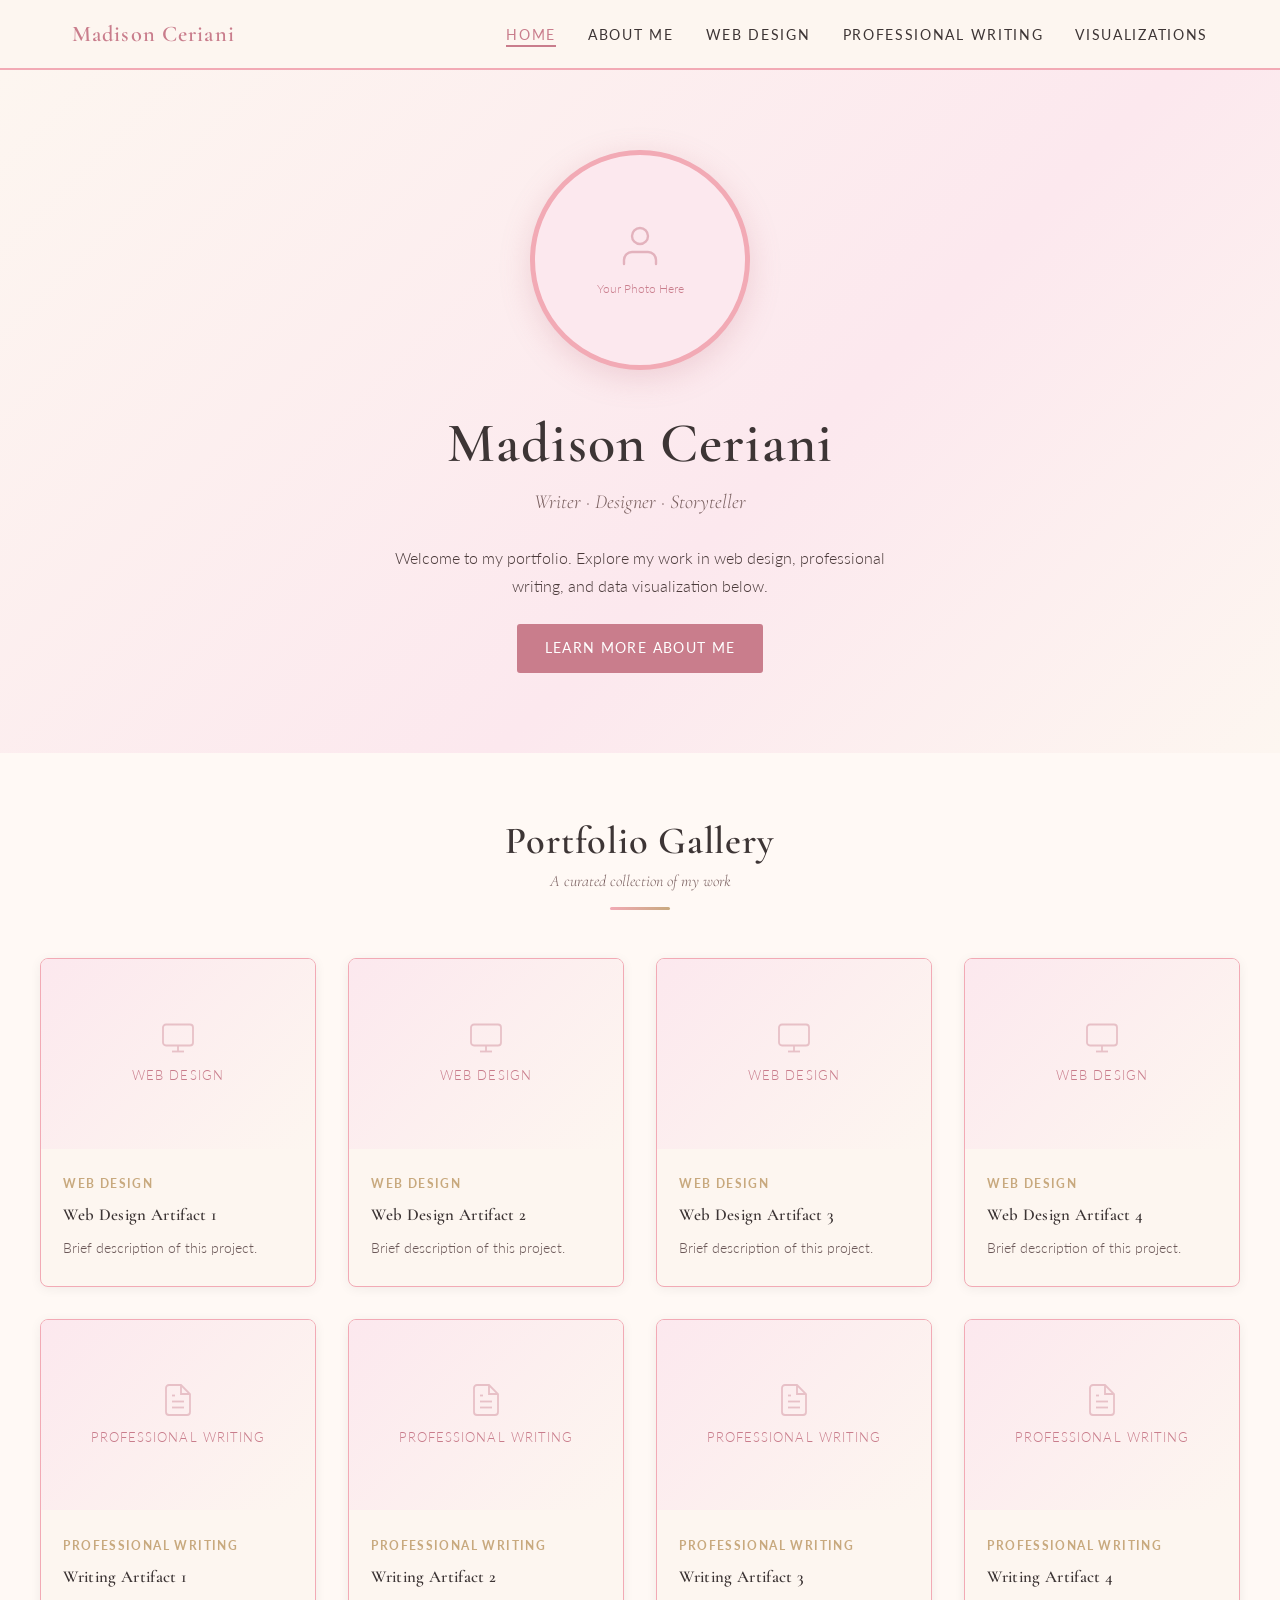
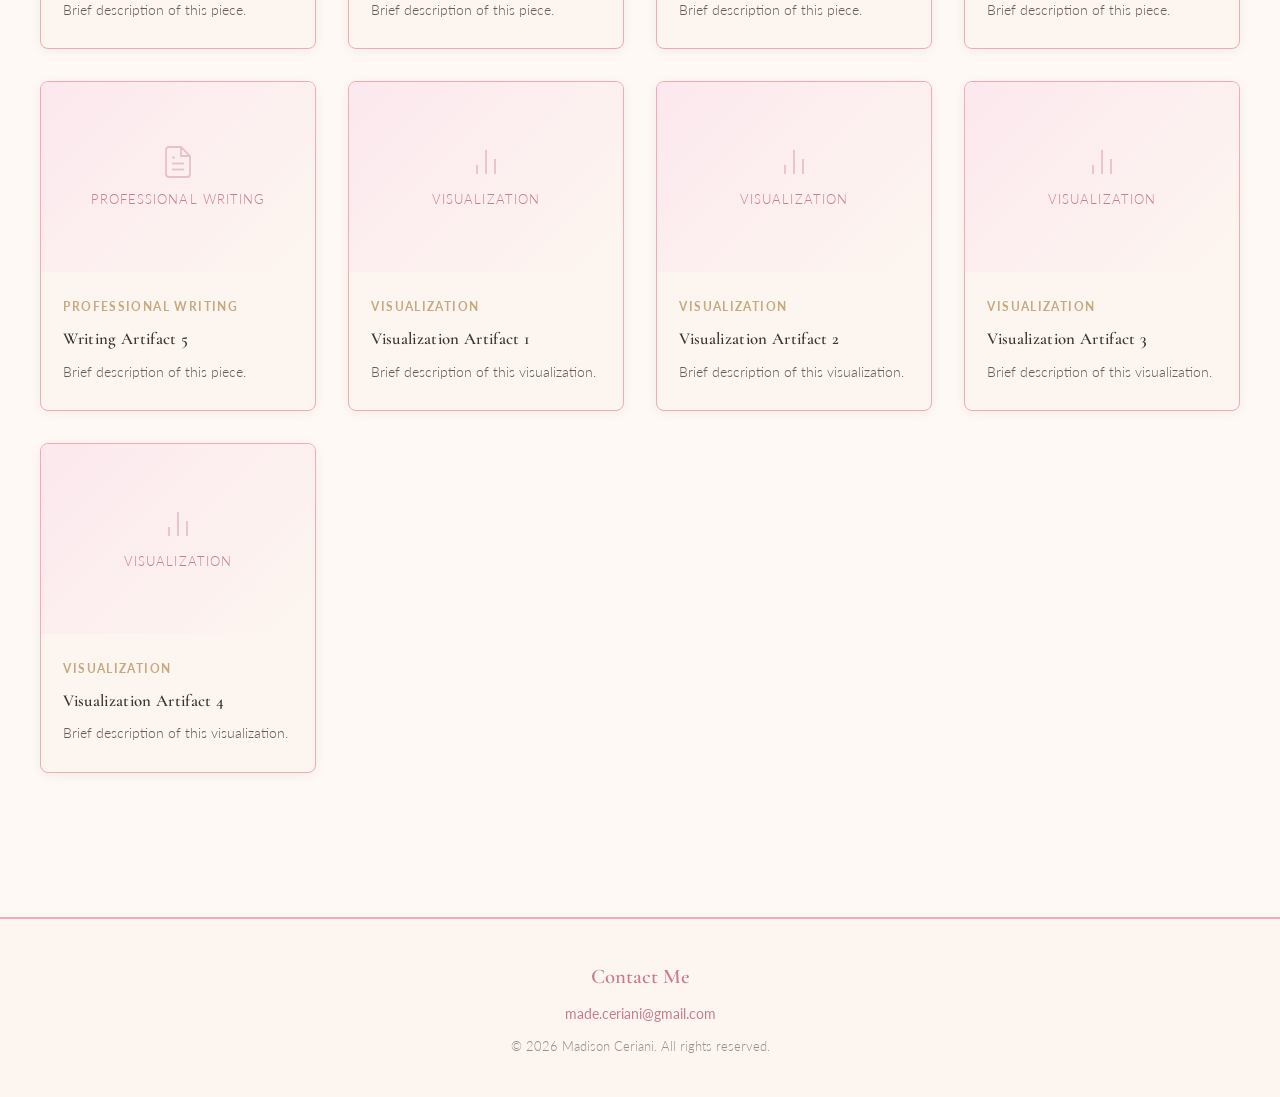
==== index.html @ 088b9f67 "Create complete portfolio website with all 5 pages, responsive CSS, nav, and footer Agent-Logs-Url: " ====
<!DOCTYPE html>
<html lang="en">
<head>
  <meta charset="UTF-8" />
  <meta name="viewport" content="width=device-width, initial-scale=1.0" />
  <title>Madison Ceriani — Portfolio</title>
  <link rel="stylesheet" href="css/style.css" />
</head>
<body>

  <!-- Navigation and Footer are injected by js/main.js -->

  <!-- ===== HOME HERO ===== -->
  <section class="home-hero">
    <div class="home-hero-inner">

      <!-- Profile photo -->
      <div class="home-photo-wrapper">
        <!--
          Replace the placeholder below with your actual photo:
          <img src="images/profile.jpg" alt="Madison Ceriani" />
        -->
        <div class="home-photo-placeholder">
          <svg xmlns="http://www.w3.org/2000/svg" viewBox="0 0 24 24" fill="none" stroke="currentColor" stroke-width="1.2" stroke-linecap="round" stroke-linejoin="round" aria-hidden="true">
            <path d="M20 21v-2a4 4 0 0 0-4-4H8a4 4 0 0 0-4 4v2"/>
            <circle cx="12" cy="7" r="4"/>
          </svg>
          <span>Your Photo Here</span>
        </div>
      </div>

      <!-- Intro text -->
      <div class="home-text text-center">
        <h1>Madison Ceriani</h1>
        <p class="home-tagline">Writer &middot; Designer &middot; Storyteller</p>
        <p style="color:#4a3a3a;max-width:55ch;margin:0 auto 1.5rem;">
          Welcome to my portfolio. Explore my work in web design, professional writing,
          and data visualization below.
        </p>
        <a href="about.html" class="btn btn-primary">Learn More About Me</a>
      </div>

    </div>
  </section>

  <!-- ===== ARTIFACT GALLERY ===== -->
  <main>
    <div class="container section">

      <div class="section-title">
        <h2>Portfolio Gallery</h2>
        <p style="color:#7a6060;font-family:'Cormorant Garamond',serif;font-style:italic;margin:0 auto;">A curated collection of my work</p>
      </div>

      <div class="gallery-grid">

        <!-- Web Design 1 -->
        <article class="gallery-card">
          <div class="gallery-card-image-placeholder">
            <svg xmlns="http://www.w3.org/2000/svg" viewBox="0 0 24 24" fill="none" stroke="currentColor" stroke-width="1.2" aria-hidden="true">
              <rect x="2" y="3" width="20" height="14" rx="2" ry="2"/><line x1="8" y1="21" x2="16" y2="21"/><line x1="12" y1="17" x2="12" y2="21"/>
            </svg>
            <span>Web Design</span>
          </div>
          <div class="gallery-card-body">
            <span class="gallery-card-tag">Web Design</span>
            <h3>Web Design Artifact 1</h3>
            <p>Brief description of this project.</p>
          </div>
        </article>

        <!-- Web Design 2 -->
        <article class="gallery-card">
          <div class="gallery-card-image-placeholder">
            <svg xmlns="http://www.w3.org/2000/svg" viewBox="0 0 24 24" fill="none" stroke="currentColor" stroke-width="1.2" aria-hidden="true">
              <rect x="2" y="3" width="20" height="14" rx="2" ry="2"/><line x1="8" y1="21" x2="16" y2="21"/><line x1="12" y1="17" x2="12" y2="21"/>
            </svg>
            <span>Web Design</span>
          </div>
          <div class="gallery-card-body">
            <span class="gallery-card-tag">Web Design</span>
            <h3>Web Design Artifact 2</h3>
            <p>Brief description of this project.</p>
          </div>
        </article>

        <!-- Web Design 3 -->
        <article class="gallery-card">
          <div class="gallery-card-image-placeholder">
            <svg xmlns="http://www.w3.org/2000/svg" viewBox="0 0 24 24" fill="none" stroke="currentColor" stroke-width="1.2" aria-hidden="true">
              <rect x="2" y="3" width="20" height="14" rx="2" ry="2"/><line x1="8" y1="21" x2="16" y2="21"/><line x1="12" y1="17" x2="12" y2="21"/>
            </svg>
            <span>Web Design</span>
          </div>
          <div class="gallery-card-body">
            <span class="gallery-card-tag">Web Design</span>
            <h3>Web Design Artifact 3</h3>
            <p>Brief description of this project.</p>
          </div>
        </article>

        <!-- Web Design 4 -->
        <article class="gallery-card">
          <div class="gallery-card-image-placeholder">
            <svg xmlns="http://www.w3.org/2000/svg" viewBox="0 0 24 24" fill="none" stroke="currentColor" stroke-width="1.2" aria-hidden="true">
              <rect x="2" y="3" width="20" height="14" rx="2" ry="2"/><line x1="8" y1="21" x2="16" y2="21"/><line x1="12" y1="17" x2="12" y2="21"/>
            </svg>
            <span>Web Design</span>
          </div>
          <div class="gallery-card-body">
            <span class="gallery-card-tag">Web Design</span>
            <h3>Web Design Artifact 4</h3>
            <p>Brief description of this project.</p>
          </div>
        </article>

        <!-- Professional Writing 1 -->
        <article class="gallery-card">
          <div class="gallery-card-image-placeholder">
            <svg xmlns="http://www.w3.org/2000/svg" viewBox="0 0 24 24" fill="none" stroke="currentColor" stroke-width="1.2" aria-hidden="true">
              <path d="M14 2H6a2 2 0 0 0-2 2v16a2 2 0 0 0 2 2h12a2 2 0 0 0 2-2V8z"/><polyline points="14 2 14 8 20 8"/><line x1="16" y1="13" x2="8" y2="13"/><line x1="16" y1="17" x2="8" y2="17"/><polyline points="10 9 9 9 8 9"/>
            </svg>
            <span>Professional Writing</span>
          </div>
          <div class="gallery-card-body">
            <span class="gallery-card-tag">Professional Writing</span>
            <h3>Writing Artifact 1</h3>
            <p>Brief description of this piece.</p>
          </div>
        </article>

        <!-- Professional Writing 2 -->
        <article class="gallery-card">
          <div class="gallery-card-image-placeholder">
            <svg xmlns="http://www.w3.org/2000/svg" viewBox="0 0 24 24" fill="none" stroke="currentColor" stroke-width="1.2" aria-hidden="true">
              <path d="M14 2H6a2 2 0 0 0-2 2v16a2 2 0 0 0 2 2h12a2 2 0 0 0 2-2V8z"/><polyline points="14 2 14 8 20 8"/><line x1="16" y1="13" x2="8" y2="13"/><line x1="16" y1="17" x2="8" y2="17"/><polyline points="10 9 9 9 8 9"/>
            </svg>
            <span>Professional Writing</span>
          </div>
          <div class="gallery-card-body">
            <span class="gallery-card-tag">Professional Writing</span>
            <h3>Writing Artifact 2</h3>
            <p>Brief description of this piece.</p>
          </div>
        </article>

        <!-- Professional Writing 3 -->
        <article class="gallery-card">
          <div class="gallery-card-image-placeholder">
            <svg xmlns="http://www.w3.org/2000/svg" viewBox="0 0 24 24" fill="none" stroke="currentColor" stroke-width="1.2" aria-hidden="true">
              <path d="M14 2H6a2 2 0 0 0-2 2v16a2 2 0 0 0 2 2h12a2 2 0 0 0 2-2V8z"/><polyline points="14 2 14 8 20 8"/><line x1="16" y1="13" x2="8" y2="13"/><line x1="16" y1="17" x2="8" y2="17"/><polyline points="10 9 9 9 8 9"/>
            </svg>
            <span>Professional Writing</span>
          </div>
          <div class="gallery-card-body">
            <span class="gallery-card-tag">Professional Writing</span>
            <h3>Writing Artifact 3</h3>
            <p>Brief description of this piece.</p>
          </div>
        </article>

        <!-- Professional Writing 4 -->
        <article class="gallery-card">
          <div class="gallery-card-image-placeholder">
            <svg xmlns="http://www.w3.org/2000/svg" viewBox="0 0 24 24" fill="none" stroke="currentColor" stroke-width="1.2" aria-hidden="true">
              <path d="M14 2H6a2 2 0 0 0-2 2v16a2 2 0 0 0 2 2h12a2 2 0 0 0 2-2V8z"/><polyline points="14 2 14 8 20 8"/><line x1="16" y1="13" x2="8" y2="13"/><line x1="16" y1="17" x2="8" y2="17"/><polyline points="10 9 9 9 8 9"/>
            </svg>
            <span>Professional Writing</span>
          </div>
          <div class="gallery-card-body">
            <span class="gallery-card-tag">Professional Writing</span>
            <h3>Writing Artifact 4</h3>
            <p>Brief description of this piece.</p>
          </div>
        </article>

        <!-- Professional Writing 5 -->
        <article class="gallery-card">
          <div class="gallery-card-image-placeholder">
            <svg xmlns="http://www.w3.org/2000/svg" viewBox="0 0 24 24" fill="none" stroke="currentColor" stroke-width="1.2" aria-hidden="true">
              <path d="M14 2H6a2 2 0 0 0-2 2v16a2 2 0 0 0 2 2h12a2 2 0 0 0 2-2V8z"/><polyline points="14 2 14 8 20 8"/><line x1="16" y1="13" x2="8" y2="13"/><line x1="16" y1="17" x2="8" y2="17"/><polyline points="10 9 9 9 8 9"/>
            </svg>
            <span>Professional Writing</span>
          </div>
          <div class="gallery-card-body">
            <span class="gallery-card-tag">Professional Writing</span>
            <h3>Writing Artifact 5</h3>
            <p>Brief description of this piece.</p>
          </div>
        </article>

        <!-- Visualization 1 -->
        <article class="gallery-card">
          <div class="gallery-card-image-placeholder">
            <svg xmlns="http://www.w3.org/2000/svg" viewBox="0 0 24 24" fill="none" stroke="currentColor" stroke-width="1.2" aria-hidden="true">
              <line x1="18" y1="20" x2="18" y2="10"/><line x1="12" y1="20" x2="12" y2="4"/><line x1="6" y1="20" x2="6" y2="14"/>
            </svg>
            <span>Visualization</span>
          </div>
          <div class="gallery-card-body">
            <span class="gallery-card-tag">Visualization</span>
            <h3>Visualization Artifact 1</h3>
            <p>Brief description of this visualization.</p>
          </div>
        </article>

        <!-- Visualization 2 -->
        <article class="gallery-card">
          <div class="gallery-card-image-placeholder">
            <svg xmlns="http://www.w3.org/2000/svg" viewBox="0 0 24 24" fill="none" stroke="currentColor" stroke-width="1.2" aria-hidden="true">
              <line x1="18" y1="20" x2="18" y2="10"/><line x1="12" y1="20" x2="12" y2="4"/><line x1="6" y1="20" x2="6" y2="14"/>
            </svg>
            <span>Visualization</span>
          </div>
          <div class="gallery-card-body">
            <span class="gallery-card-tag">Visualization</span>
            <h3>Visualization Artifact 2</h3>
            <p>Brief description of this visualization.</p>
          </div>
        </article>

        <!-- Visualization 3 -->
        <article class="gallery-card">
          <div class="gallery-card-image-placeholder">
            <svg xmlns="http://www.w3.org/2000/svg" viewBox="0 0 24 24" fill="none" stroke="currentColor" stroke-width="1.2" aria-hidden="true">
              <line x1="18" y1="20" x2="18" y2="10"/><line x1="12" y1="20" x2="12" y2="4"/><line x1="6" y1="20" x2="6" y2="14"/>
            </svg>
            <span>Visualization</span>
          </div>
          <div class="gallery-card-body">
            <span class="gallery-card-tag">Visualization</span>
            <h3>Visualization Artifact 3</h3>
            <p>Brief description of this visualization.</p>
          </div>
        </article>

        <!-- Visualization 4 -->
        <article class="gallery-card">
          <div class="gallery-card-image-placeholder">
            <svg xmlns="http://www.w3.org/2000/svg" viewBox="0 0 24 24" fill="none" stroke="currentColor" stroke-width="1.2" aria-hidden="true">
              <line x1="18" y1="20" x2="18" y2="10"/><line x1="12" y1="20" x2="12" y2="4"/><line x1="6" y1="20" x2="6" y2="14"/>
            </svg>
            <span>Visualization</span>
          </div>
          <div class="gallery-card-body">
            <span class="gallery-card-tag">Visualization</span>
            <h3>Visualization Artifact 4</h3>
            <p>Brief description of this visualization.</p>
          </div>
        </article>

      </div><!-- /.gallery-grid -->

    </div><!-- /.container -->
  </main>

  <script src="js/main.js"></script>
</body>
</html>
---- css/style.css ----
/* ============================================================
   MADISON CERIANI — PORTFOLIO  |  Global Stylesheet
   Palette: blush (#f2aab5), dusty rose (#c97d8c), cream (#fdf6f0),
            warm white (#fff9f5), charcoal (#3d3535), gold (#c8a97e)
   ============================================================ */

/* ---------- Google Fonts ---------- */
@import url('https://fonts.googleapis.com/css2?family=Cormorant+Garamond:ital,wght@0,300;0,400;0,600;1,300;1,400&family=Lato:wght@300;400;700&display=swap');

/* ---------- Reset & Base ---------- */
*, *::before, *::after {
  box-sizing: border-box;
  margin: 0;
  padding: 0;
}

html {
  scroll-behavior: smooth;
  font-size: 16px;
}

body {
  font-family: 'Lato', sans-serif;
  font-weight: 300;
  color: #3d3535;
  background-color: #fff9f5;
  line-height: 1.75;
}

img {
  max-width: 100%;
  height: auto;
  display: block;
}

a {
  color: #c97d8c;
  text-decoration: none;
  transition: color 0.25s ease;
}

a:hover {
  color: #c8a97e;
}

/* ---------- Typography ---------- */
h1, h2, h3, h4 {
  font-family: 'Cormorant Garamond', serif;
  font-weight: 600;
  color: #3d3535;
  letter-spacing: 0.02em;
}

h1 { font-size: clamp(2.2rem, 5vw, 3.5rem); line-height: 1.2; }
h2 { font-size: clamp(1.6rem, 3.5vw, 2.4rem); line-height: 1.3; }
h3 { font-size: clamp(1.2rem, 2.5vw, 1.7rem); }
h4 { font-size: 1.1rem; }

p {
  margin-bottom: 1rem;
  max-width: 70ch;
}

/* ---------- Navigation ---------- */
.site-nav {
  background-color: #fdf6f0;
  border-bottom: 2px solid #f2aab5;
  position: sticky;
  top: 0;
  z-index: 1000;
}

.nav-inner {
  max-width: 1200px;
  margin: 0 auto;
  padding: 0 2rem;
  display: flex;
  align-items: center;
  justify-content: space-between;
  height: 68px;
}

.nav-logo {
  font-family: 'Cormorant Garamond', serif;
  font-size: 1.4rem;
  font-weight: 600;
  color: #c97d8c;
  letter-spacing: 0.05em;
  white-space: nowrap;
}

.nav-logo:hover {
  color: #c8a97e;
}

.nav-links {
  list-style: none;
  display: flex;
  gap: 2rem;
  align-items: center;
}

.nav-links a {
  font-family: 'Lato', sans-serif;
  font-size: 0.88rem;
  font-weight: 400;
  letter-spacing: 0.12em;
  text-transform: uppercase;
  color: #3d3535;
  padding-bottom: 2px;
  border-bottom: 2px solid transparent;
  transition: border-color 0.25s ease, color 0.25s ease;
}

.nav-links a:hover,
.nav-links a.active {
  color: #c97d8c;
  border-color: #c97d8c;
}

/* Hamburger button (mobile) */
.nav-toggle {
  display: none;
  flex-direction: column;
  gap: 5px;
  background: none;
  border: none;
  cursor: pointer;
  padding: 4px;
}

.nav-toggle span {
  display: block;
  width: 26px;
  height: 2px;
  background-color: #3d3535;
  border-radius: 2px;
  transition: transform 0.3s ease, opacity 0.3s ease;
}

/* ---------- Footer ---------- */
.site-footer {
  background-color: #fdf6f0;
  border-top: 2px solid #f2aab5;
  text-align: center;
  padding: 2.5rem 2rem;
  margin-top: 5rem;
}

.site-footer p {
  max-width: none;
  margin: 0;
  font-size: 0.9rem;
  color: #3d3535;
}

.site-footer .footer-heading {
  font-family: 'Cormorant Garamond', serif;
  font-size: 1.3rem;
  font-weight: 600;
  color: #c97d8c;
  margin-bottom: 0.4rem;
}

.site-footer a {
  color: #c97d8c;
  font-weight: 400;
}

.site-footer a:hover {
  color: #c8a97e;
  text-decoration: underline;
}

/* ---------- Page Hero / Banner ---------- */
.page-hero {
  background: linear-gradient(135deg, #fdf6f0 0%, #fce8ee 100%);
  padding: 5rem 2rem 4rem;
  text-align: center;
  border-bottom: 1px solid #f2aab5;
}

.page-hero h1 {
  color: #c97d8c;
}

.page-hero .subtitle {
  font-family: 'Cormorant Garamond', serif;
  font-style: italic;
  font-size: 1.2rem;
  color: #7a6060;
  margin-top: 0.5rem;
}

/* ---------- Main Content Container ---------- */
.container {
  max-width: 1200px;
  margin: 0 auto;
  padding: 0 2rem;
}

.section {
  padding: 4rem 0;
}

.section-title {
  text-align: center;
  margin-bottom: 3rem;
  position: relative;
}

.section-title::after {
  content: '';
  display: block;
  width: 60px;
  height: 3px;
  background: linear-gradient(to right, #f2aab5, #c8a97e);
  margin: 0.75rem auto 0;
  border-radius: 2px;
}

/* ---------- Divider ---------- */
.divider {
  width: 80px;
  height: 3px;
  background: linear-gradient(to right, #f2aab5, #c8a97e);
  border: none;
  margin: 2rem auto;
  border-radius: 2px;
}

/* ---------- Buttons ---------- */
.btn {
  display: inline-block;
  padding: 0.65rem 1.6rem;
  border-radius: 3px;
  font-family: 'Lato', sans-serif;
  font-size: 0.85rem;
  letter-spacing: 0.1em;
  text-transform: uppercase;
  font-weight: 400;
  cursor: pointer;
  transition: background-color 0.25s ease, color 0.25s ease, box-shadow 0.25s ease;
  border: 2px solid #c97d8c;
}

.btn-primary {
  background-color: #c97d8c;
  color: #fff;
}

.btn-primary:hover {
  background-color: #b56878;
  color: #fff;
  box-shadow: 0 4px 14px rgba(201,125,140,0.35);
}

.btn-outline {
  background-color: transparent;
  color: #c97d8c;
}

.btn-outline:hover {
  background-color: #c97d8c;
  color: #fff;
}

/* ============================================================
   HOME PAGE
   ============================================================ */

/* Hero strip */
.home-hero {
  background: linear-gradient(135deg, #fdf6f0 0%, #fce8ee 60%, #fdf6f0 100%);
  padding: 5rem 2rem;
  text-align: center;
}

.home-hero-inner {
  max-width: 900px;
  margin: 0 auto;
  display: flex;
  flex-direction: column;
  align-items: center;
  gap: 2.5rem;
}

.home-photo-wrapper {
  width: 220px;
  height: 220px;
  border-radius: 50%;
  overflow: hidden;
  border: 5px solid #f2aab5;
  box-shadow: 0 8px 30px rgba(201,125,140,0.25);
  flex-shrink: 0;
  background-color: #fce8ee;
  display: flex;
  align-items: center;
  justify-content: center;
}

.home-photo-wrapper img {
  width: 100%;
  height: 100%;
  object-fit: cover;
}

.home-photo-placeholder {
  display: flex;
  flex-direction: column;
  align-items: center;
  justify-content: center;
  width: 100%;
  height: 100%;
  color: #c97d8c;
  font-size: 0.75rem;
  text-align: center;
  padding: 1rem;
  gap: 0.5rem;
}

.home-photo-placeholder svg {
  width: 48px;
  height: 48px;
  opacity: 0.5;
}

.home-text h1 {
  margin-bottom: 0.5rem;
}

.home-tagline {
  font-family: 'Cormorant Garamond', serif;
  font-style: italic;
  font-size: 1.25rem;
  color: #7a6060;
  margin-bottom: 1.5rem;
}

/* Gallery grid */
.gallery-grid {
  display: grid;
  grid-template-columns: repeat(auto-fill, minmax(260px, 1fr));
  gap: 2rem;
}

.gallery-card {
  background-color: #fdf6f0;
  border: 1px solid #f2aab5;
  border-radius: 8px;
  overflow: hidden;
  box-shadow: 0 2px 12px rgba(0,0,0,0.06);
  transition: transform 0.25s ease, box-shadow 0.25s ease;
}

.gallery-card:hover {
  transform: translateY(-4px);
  box-shadow: 0 8px 24px rgba(201,125,140,0.2);
}

.gallery-card-image {
  width: 100%;
  height: 190px;
  object-fit: cover;
  background-color: #fce8ee;
}

.gallery-card-image-placeholder {
  width: 100%;
  height: 190px;
  background: linear-gradient(135deg, #fce8ee, #fdf6f0);
  display: flex;
  align-items: center;
  justify-content: center;
  color: #c97d8c;
  font-size: 0.8rem;
  letter-spacing: 0.08em;
  text-transform: uppercase;
  flex-direction: column;
  gap: 0.5rem;
}

.gallery-card-image-placeholder svg {
  width: 36px;
  height: 36px;
  opacity: 0.4;
}

.gallery-card-body {
  padding: 1.2rem 1.4rem 1.6rem;
}

.gallery-card-tag {
  display: inline-block;
  font-size: 0.72rem;
  letter-spacing: 0.12em;
  text-transform: uppercase;
  color: #c8a97e;
  margin-bottom: 0.4rem;
  font-weight: 700;
}

.gallery-card-body h3 {
  font-size: 1.05rem;
  margin-bottom: 0.4rem;
}

.gallery-card-body p {
  font-size: 0.88rem;
  color: #6b5858;
  margin-bottom: 0;
}

/* ============================================================
   ABOUT PAGE
   ============================================================ */

.about-layout {
  display: grid;
  grid-template-columns: 1fr 1fr;
  gap: 4rem;
  align-items: start;
}

.about-bio h2 {
  margin-bottom: 1.5rem;
}

.about-bio p {
  color: #4a3a3a;
}

.about-bio .bio-para + .bio-para {
  margin-top: 1.5rem;
}

.resume-box {
  background-color: #fdf6f0;
  border: 2px dashed #f2aab5;
  border-radius: 10px;
  padding: 2.5rem 2rem;
  text-align: center;
}

.resume-box h3 {
  margin-bottom: 0.5rem;
  color: #c97d8c;
}

.resume-box p {
  font-size: 0.9rem;
  color: #6b5858;
  margin-bottom: 1.2rem;
  max-width: none;
}

.resume-upload-label {
  display: inline-flex;
  align-items: center;
  gap: 0.5rem;
  padding: 0.65rem 1.6rem;
  background-color: #c97d8c;
  color: #fff;
  border-radius: 3px;
  font-size: 0.85rem;
  letter-spacing: 0.1em;
  text-transform: uppercase;
  cursor: pointer;
  transition: background-color 0.25s ease, box-shadow 0.25s ease;
  border: 2px solid #c97d8c;
}

.resume-upload-label:hover {
  background-color: #b56878;
  box-shadow: 0 4px 14px rgba(201,125,140,0.35);
}

.resume-upload-input {
  position: absolute;
  width: 1px;
  height: 1px;
  opacity: 0;
  overflow: hidden;
  clip: rect(0 0 0 0);
}

.resume-filename {
  margin-top: 1rem;
  font-size: 0.85rem;
  color: #7a6060;
  font-style: italic;
}

.resume-view-link {
  display: inline-flex;
  align-items: center;
  gap: 0.4rem;
  margin-top: 0.8rem;
  font-size: 0.9rem;
}

/* ============================================================
   ARTIFACT CARDS (shared by Web Design, Writing, Visualizations)
   ============================================================ */

.artifacts-list {
  display: flex;
  flex-direction: column;
  gap: 4rem;
}

.artifact-card {
  background-color: #fdf6f0;
  border: 1px solid #f2aab5;
  border-radius: 12px;
  overflow: hidden;
  box-shadow: 0 2px 16px rgba(0,0,0,0.06);
}

.artifact-card-header {
  background: linear-gradient(135deg, #fce8ee 0%, #fdf6f0 100%);
  padding: 1.5rem 2rem;
  border-bottom: 1px solid #f2aab5;
  display: flex;
  align-items: center;
  gap: 1rem;
}

.artifact-number {
  font-family: 'Cormorant Garamond', serif;
  font-size: 2.2rem;
  font-weight: 300;
  color: #f2aab5;
  line-height: 1;
  flex-shrink: 0;
  min-width: 2.5rem;
}

.artifact-card-header h3 {
  margin: 0;
}

.artifact-card-body {
  padding: 2rem;
}

/* image + text layout inside artifact */
.artifact-media {
  width: 100%;
  aspect-ratio: 16 / 9;
  object-fit: cover;
  border-radius: 6px;
  margin-bottom: 1.5rem;
  background-color: #fce8ee;
}

.artifact-image-placeholder {
  width: 100%;
  aspect-ratio: 16 / 9;
  background: linear-gradient(135deg, #fce8ee, #fdf6f0);
  border-radius: 6px;
  margin-bottom: 1.5rem;
  display: flex;
  flex-direction: column;
  align-items: center;
  justify-content: center;
  color: #c97d8c;
  font-size: 0.8rem;
  letter-spacing: 0.08em;
  text-transform: uppercase;
  gap: 0.5rem;
  border: 1px dashed #f2aab5;
}

.artifact-image-placeholder svg {
  width: 42px;
  height: 42px;
  opacity: 0.4;
}

.artifact-desc {
  color: #4a3a3a;
  margin-bottom: 1rem;
}

.artifact-links {
  display: flex;
  flex-wrap: wrap;
  gap: 0.75rem;
  margin-top: 1rem;
}

/* PDF embed */
.artifact-pdf-wrapper {
  width: 100%;
  border: 1px solid #f2aab5;
  border-radius: 6px;
  overflow: hidden;
  margin-bottom: 1.5rem;
  background-color: #fce8ee;
}

.artifact-pdf-wrapper embed,
.artifact-pdf-wrapper iframe {
  width: 100%;
  height: 520px;
  border: none;
  display: block;
}

.pdf-fallback {
  padding: 3rem 2rem;
  text-align: center;
  color: #7a6060;
  font-size: 0.9rem;
}

.pdf-fallback svg {
  width: 48px;
  height: 48px;
  color: #f2aab5;
  margin-bottom: 1rem;
}

/* ============================================================
   WEB DESIGN PAGE  — two-column layout for larger screens
   ============================================================ */

.webdesign-artifact .artifact-card-body {
  display: grid;
  grid-template-columns: 1fr 1fr;
  gap: 2rem;
  align-items: start;
}

.webdesign-artifact .artifact-card-body .artifact-content {
  /* text side */
}

.webdesign-artifact .artifact-card-body .artifact-visual {
  /* image side */
}

/* ============================================================
   VISUALIZATIONS PAGE
   ============================================================ */

.viz-grid {
  display: grid;
  grid-template-columns: repeat(auto-fill, minmax(480px, 1fr));
  gap: 3rem;
}

.viz-card {
  background-color: #fdf6f0;
  border: 1px solid #f2aab5;
  border-radius: 12px;
  overflow: hidden;
  box-shadow: 0 2px 16px rgba(0,0,0,0.06);
}

.viz-card-image-wrap {
  width: 100%;
}

.viz-card-image-wrap img {
  width: 100%;
  aspect-ratio: 4 / 3;
  object-fit: cover;
  display: block;
}

.viz-image-placeholder {
  width: 100%;
  aspect-ratio: 4 / 3;
  background: linear-gradient(135deg, #fce8ee, #fdf6f0);
  display: flex;
  flex-direction: column;
  align-items: center;
  justify-content: center;
  color: #c97d8c;
  font-size: 0.8rem;
  letter-spacing: 0.08em;
  text-transform: uppercase;
  gap: 0.5rem;
  border-bottom: 1px dashed #f2aab5;
}

.viz-image-placeholder svg {
  width: 42px;
  height: 42px;
  opacity: 0.4;
}

.viz-card-body {
  padding: 1.5rem;
}

.viz-card-body h3 {
  margin-bottom: 0.6rem;
}

.viz-card-body p {
  font-size: 0.9rem;
  color: #4a3a3a;
  margin-bottom: 0;
}

/* ============================================================
   RESPONSIVE BREAKPOINTS
   ============================================================ */

@media (max-width: 900px) {
  .about-layout {
    grid-template-columns: 1fr;
    gap: 2.5rem;
  }

  .webdesign-artifact .artifact-card-body {
    grid-template-columns: 1fr;
  }

  .viz-grid {
    grid-template-columns: 1fr;
  }
}

@media (max-width: 768px) {
  .nav-links {
    display: none;
    flex-direction: column;
    gap: 0;
    position: absolute;
    top: 68px;
    left: 0;
    right: 0;
    background-color: #fdf6f0;
    border-bottom: 2px solid #f2aab5;
    padding: 1rem 0;
    box-shadow: 0 8px 20px rgba(0,0,0,0.08);
  }

  .nav-links.open {
    display: flex;
  }

  .nav-links li {
    width: 100%;
  }

  .nav-links a {
    display: block;
    padding: 0.75rem 2rem;
    border-bottom: none;
    border-left: 3px solid transparent;
  }

  .nav-links a:hover,
  .nav-links a.active {
    border-color: #c97d8c;
    background-color: #fce8ee;
    color: #c97d8c;
  }

  .nav-toggle {
    display: flex;
  }

  .nav-toggle.open span:nth-child(1) {
    transform: translateY(7px) rotate(45deg);
  }

  .nav-toggle.open span:nth-child(2) {
    opacity: 0;
  }

  .nav-toggle.open span:nth-child(3) {
    transform: translateY(-7px) rotate(-45deg);
  }

  .home-hero-inner {
    gap: 2rem;
  }

  .home-photo-wrapper {
    width: 175px;
    height: 175px;
  }

  .artifact-card-body {
    padding: 1.25rem;
  }

  .gallery-grid {
    grid-template-columns: repeat(auto-fill, minmax(220px, 1fr));
    gap: 1.25rem;
  }
}

@media (max-width: 480px) {
  .nav-inner {
    padding: 0 1.2rem;
  }

  .container {
    padding: 0 1.2rem;
  }

  .page-hero {
    padding: 3.5rem 1.2rem 3rem;
  }

  .home-hero {
    padding: 3.5rem 1.2rem;
  }

  .gallery-grid {
    grid-template-columns: 1fr 1fr;
    gap: 1rem;
  }

  .artifact-pdf-wrapper embed,
  .artifact-pdf-wrapper iframe {
    height: 360px;
  }
}

/* ---------- Utility ---------- */
.text-center { text-align: center; }
.mt-2 { margin-top: 2rem; }
.mb-2 { margin-bottom: 2rem; }
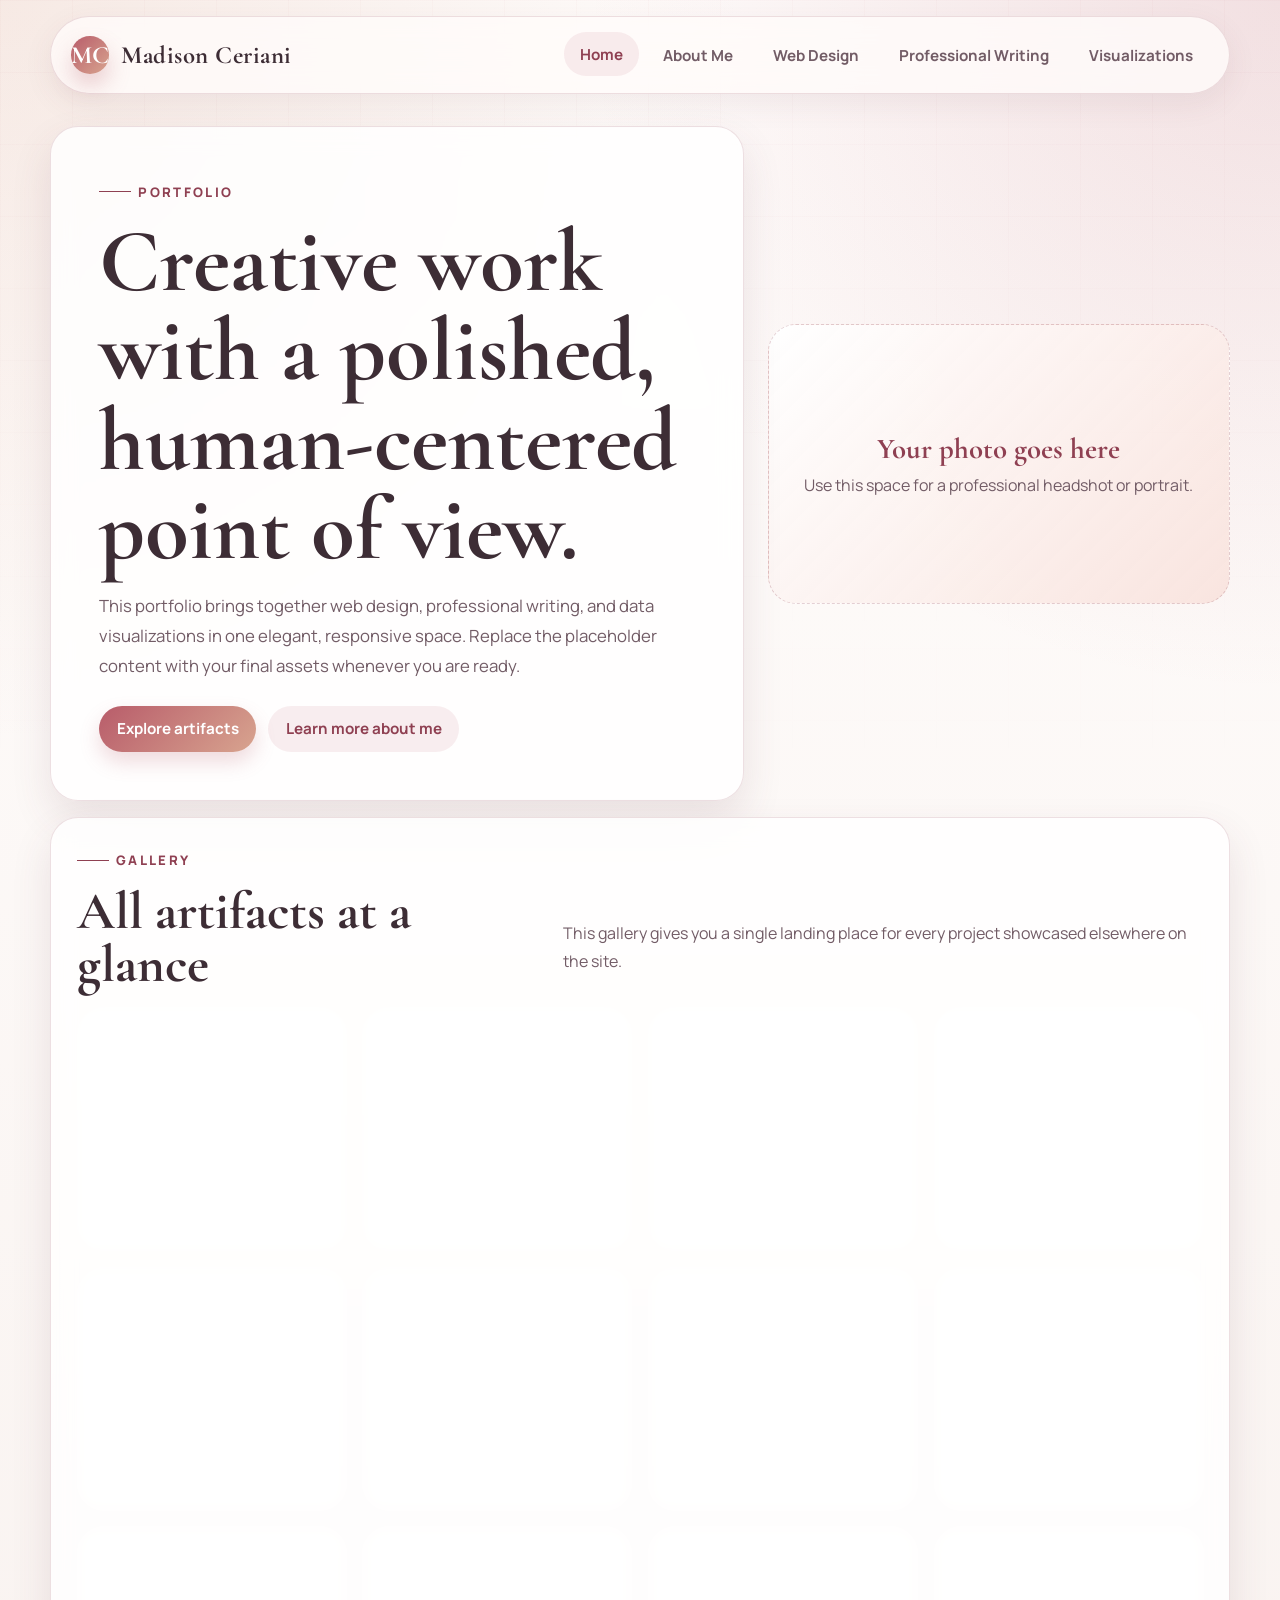
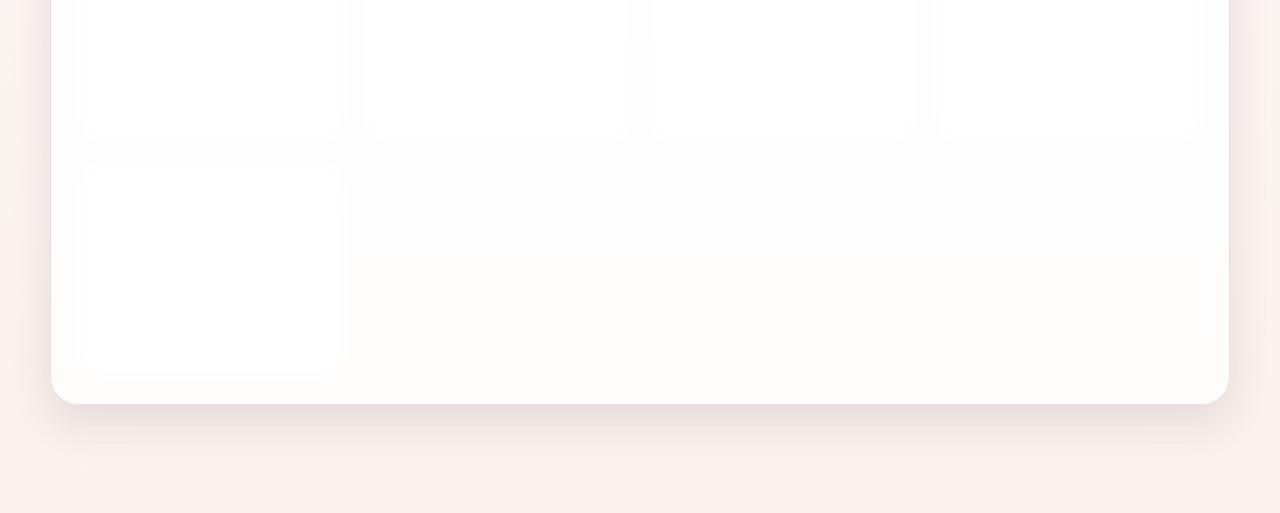
==== commit 7cb7f0f2: "Changes made" ====
--- a/index.html
+++ b/index.html
@@ -1,259 +1,136 @@
 <!DOCTYPE html>
 <html lang="en">
 <head>
-  <meta charset="UTF-8" />
-  <meta name="viewport" content="width=device-width, initial-scale=1.0" />
-  <title>Madison Ceriani — Portfolio</title>
-  <link rel="stylesheet" href="css/style.css" />
+  <meta charset="UTF-8">
+  <meta name="viewport" content="width=device-width, initial-scale=1.0">
+  <title>Madison Ceriani Portfolio | Home</title>
+  <link rel="preconnect" href="https://fonts.googleapis.com">
+  <link rel="preconnect" href="https://fonts.gstatic.com" crossorigin>
+  <link href="https://fonts.googleapis.com/css2?family=Cormorant+Garamond:wght@500;600;700&family=Manrope:wght@400;500;600;700;800&display=swap" rel="stylesheet">
+  <link rel="stylesheet" href="assets/css/styles.css">
 </head>
 <body>
+  <div class="page-shell">
+    <header class="site-header content-wrap">
+      <a class="brand" href="index.html" aria-label="Madison Ceriani portfolio home">
+        <span class="brand-mark">MC</span>
+        Madison Ceriani
+      </a>
+      <nav class="nav-links" aria-label="Primary navigation">
+        <a class="active" href="index.html">Home</a>
+        <a href="about.html">About Me</a>
+        <a href="web-design.html">Web Design</a>
+        <a href="writing.html">Professional Writing</a>
+        <a href="visualizations.html">Visualizations</a>
+      </nav>
+    </header>
 
-  <!-- Navigation and Footer are injected by js/main.js -->
+    <main class="content-wrap">
+      <section class="hero">
+        <div class="hero-panel">
+          <div class="eyebrow">Portfolio</div>
+          <h1>Creative work with a polished, human-centered point of view.</h1>
+          <p class="lede">This portfolio brings together web design, professional writing, and data visualizations in one elegant, responsive space. Replace the placeholder content with your final assets whenever you are ready.</p>
+          <div class="hero-actions" style="margin-top:1.5rem;">
+            <a class="button" href="web-design.html">Explore artifacts</a>
+            <a class="button-secondary" href="about.html">Learn more about me</a>
+          </div>
+        </div>
+        <div class="hero-visual">
+          <div class="photo-frame">
+            <div>
+              <strong>Your photo goes here</strong>
+              <span>Use this space for a professional headshot or portrait.</span>
+            </div>
+          </div>
+        </div>
+      </section>
 
-  <!-- ===== HOME HERO ===== -->
-  <section class="home-hero">
-    <div class="home-hero-inner">
+      <section class="section-panel">
+        <div class="section-head">
+          <div>
+            <div class="eyebrow">Gallery</div>
+            <h2>All artifacts at a glance</h2>
+          </div>
+          <p class="section-copy">This gallery gives you a single landing place for every project showcased elsewhere on the site.</p>
+        </div>
 
-      <!-- Profile photo -->
-      <div class="home-photo-wrapper">
-        <!--
-          Replace the placeholder below with your actual photo:
-          <img src="images/profile.jpg" alt="Madison Ceriani" />
-        -->
-        <div class="home-photo-placeholder">
-          <svg xmlns="http://www.w3.org/2000/svg" viewBox="0 0 24 24" fill="none" stroke="currentColor" stroke-width="1.2" stroke-linecap="round" stroke-linejoin="round" aria-hidden="true">
-            <path d="M20 21v-2a4 4 0 0 0-4-4H8a4 4 0 0 0-4 4v2"/>
-            <circle cx="12" cy="7" r="4"/>
-          </svg>
-          <span>Your Photo Here</span>
+        <div class="gallery-grid">
+          <article class="gallery-item">
+            <div class="tag">Web Design 01</div>
+            <h3>Landing page concept</h3>
+            <p>Space for a web design artifact summary, mockup, or case-study preview.</p>
+          </article>
+          <article class="gallery-item">
+            <div class="tag">Web Design 02</div>
+            <h3>Service brand page</h3>
+            <p>Space for a second web design artifact with your supporting visuals and links.</p>
+          </article>
+          <article class="gallery-item">
+            <div class="tag">Web Design 03</div>
+            <h3>Mobile-first layout</h3>
+            <p>Space for a third artifact showing thoughtful responsive layout decisions.</p>
+          </article>
+          <article class="gallery-item">
+            <div class="tag">Web Design 04</div>
+            <h3>Interactive concept</h3>
+            <p>Space for a fourth web design artifact and any supporting links.</p>
+          </article>
+          <article class="gallery-item">
+            <div class="tag">Writing 01</div>
+            <h3>Editorial brief</h3>
+            <p>Space for a professional writing artifact with PDF preview and explanation.</p>
+          </article>
+          <article class="gallery-item">
+            <div class="tag">Writing 02</div>
+            <h3>Feature article</h3>
+            <p>Space for a second writing sample and a matching document view.</p>
+          </article>
+          <article class="gallery-item">
+            <div class="tag">Writing 03</div>
+            <h3>Communications piece</h3>
+            <p>Space for a third writing artifact and short narrative context.</p>
+          </article>
+          <article class="gallery-item">
+            <div class="tag">Writing 04</div>
+            <h3>Strategic memo</h3>
+            <p>Space for a fourth writing sample with its PDF preview area.</p>
+          </article>
+          <article class="gallery-item">
+            <div class="tag">Writing 05</div>
+            <h3>Final manuscript</h3>
+            <p>Space for a fifth writing artifact with room for explanation and preview.</p>
+          </article>
+          <article class="gallery-item">
+            <div class="tag">Visualization 01</div>
+            <h3>Insight dashboard</h3>
+            <p>Space for a visualization artifact with image preview and summary text.</p>
+          </article>
+          <article class="gallery-item">
+            <div class="tag">Visualization 02</div>
+            <h3>Trend map</h3>
+            <p>Space for a second data visualization and supporting discussion.</p>
+          </article>
+          <article class="gallery-item">
+            <div class="tag">Visualization 03</div>
+            <h3>Story graphic</h3>
+            <p>Space for a third visualization artifact and visual concept notes.</p>
+          </article>
+          <article class="gallery-item">
+            <div class="tag">Visualization 04</div>
+            <h3>Comparative chart</h3>
+            <p>Space for a fourth visualization artifact and reflection.</p>
+          </article>
         </div>
+      </section>
+    </main>
+
+    <footer class="site-footer">
+      <div class="footer-panel content-wrap">
+        <p><strong>contact me</strong> maddi.ceriani@gmail.com</p>
+        <p>Responsive portfolio built for polished presentation on desktop and mobile.</p>
       </div>
-
-      <!-- Intro text -->
-      <div class="home-text text-center">
-        <h1>Madison Ceriani</h1>
-        <p class="home-tagline">Writer &middot; Designer &middot; Storyteller</p>
-        <p style="color:#4a3a3a;max-width:55ch;margin:0 auto 1.5rem;">
-          Welcome to my portfolio. Explore my work in web design, professional writing,
-          and data visualization below.
-        </p>
-        <a href="about.html" class="btn btn-primary">Learn More About Me</a>
-      </div>
-
-    </div>
-  </section>
-
-  <!-- ===== ARTIFACT GALLERY ===== -->
-  <main>
-    <div class="container section">
-
-      <div class="section-title">
-        <h2>Portfolio Gallery</h2>
-        <p style="color:#7a6060;font-family:'Cormorant Garamond',serif;font-style:italic;margin:0 auto;">A curated collection of my work</p>
-      </div>
-
-      <div class="gallery-grid">
-
-        <!-- Web Design 1 -->
-        <article class="gallery-card">
-          <div class="gallery-card-image-placeholder">
-            <svg xmlns="http://www.w3.org/2000/svg" viewBox="0 0 24 24" fill="none" stroke="currentColor" stroke-width="1.2" aria-hidden="true">
-              <rect x="2" y="3" width="20" height="14" rx="2" ry="2"/><line x1="8" y1="21" x2="16" y2="21"/><line x1="12" y1="17" x2="12" y2="21"/>
-            </svg>
-            <span>Web Design</span>
-          </div>
-          <div class="gallery-card-body">
-            <span class="gallery-card-tag">Web Design</span>
-            <h3>Web Design Artifact 1</h3>
-            <p>Brief description of this project.</p>
-          </div>
-        </article>
-
-        <!-- Web Design 2 -->
-        <article class="gallery-card">
-          <div class="gallery-card-image-placeholder">
-            <svg xmlns="http://www.w3.org/2000/svg" viewBox="0 0 24 24" fill="none" stroke="currentColor" stroke-width="1.2" aria-hidden="true">
-              <rect x="2" y="3" width="20" height="14" rx="2" ry="2"/><line x1="8" y1="21" x2="16" y2="21"/><line x1="12" y1="17" x2="12" y2="21"/>
-            </svg>
-            <span>Web Design</span>
-          </div>
-          <div class="gallery-card-body">
-            <span class="gallery-card-tag">Web Design</span>
-            <h3>Web Design Artifact 2</h3>
-            <p>Brief description of this project.</p>
-          </div>
-        </article>
-
-        <!-- Web Design 3 -->
-        <article class="gallery-card">
-          <div class="gallery-card-image-placeholder">
-            <svg xmlns="http://www.w3.org/2000/svg" viewBox="0 0 24 24" fill="none" stroke="currentColor" stroke-width="1.2" aria-hidden="true">
-              <rect x="2" y="3" width="20" height="14" rx="2" ry="2"/><line x1="8" y1="21" x2="16" y2="21"/><line x1="12" y1="17" x2="12" y2="21"/>
-            </svg>
-            <span>Web Design</span>
-          </div>
-          <div class="gallery-card-body">
-            <span class="gallery-card-tag">Web Design</span>
-            <h3>Web Design Artifact 3</h3>
-            <p>Brief description of this project.</p>
-          </div>
-        </article>
-
-        <!-- Web Design 4 -->
-        <article class="gallery-card">
-          <div class="gallery-card-image-placeholder">
-            <svg xmlns="http://www.w3.org/2000/svg" viewBox="0 0 24 24" fill="none" stroke="currentColor" stroke-width="1.2" aria-hidden="true">
-              <rect x="2" y="3" width="20" height="14" rx="2" ry="2"/><line x1="8" y1="21" x2="16" y2="21"/><line x1="12" y1="17" x2="12" y2="21"/>
-            </svg>
-            <span>Web Design</span>
-          </div>
-          <div class="gallery-card-body">
-            <span class="gallery-card-tag">Web Design</span>
-            <h3>Web Design Artifact 4</h3>
-            <p>Brief description of this project.</p>
-          </div>
-        </article>
-
-        <!-- Professional Writing 1 -->
-        <article class="gallery-card">
-          <div class="gallery-card-image-placeholder">
-            <svg xmlns="http://www.w3.org/2000/svg" viewBox="0 0 24 24" fill="none" stroke="currentColor" stroke-width="1.2" aria-hidden="true">
-              <path d="M14 2H6a2 2 0 0 0-2 2v16a2 2 0 0 0 2 2h12a2 2 0 0 0 2-2V8z"/><polyline points="14 2 14 8 20 8"/><line x1="16" y1="13" x2="8" y2="13"/><line x1="16" y1="17" x2="8" y2="17"/><polyline points="10 9 9 9 8 9"/>
-            </svg>
-            <span>Professional Writing</span>
-          </div>
-          <div class="gallery-card-body">
-            <span class="gallery-card-tag">Professional Writing</span>
-            <h3>Writing Artifact 1</h3>
-            <p>Brief description of this piece.</p>
-          </div>
-        </article>
-
-        <!-- Professional Writing 2 -->
-        <article class="gallery-card">
-          <div class="gallery-card-image-placeholder">
-            <svg xmlns="http://www.w3.org/2000/svg" viewBox="0 0 24 24" fill="none" stroke="currentColor" stroke-width="1.2" aria-hidden="true">
-              <path d="M14 2H6a2 2 0 0 0-2 2v16a2 2 0 0 0 2 2h12a2 2 0 0 0 2-2V8z"/><polyline points="14 2 14 8 20 8"/><line x1="16" y1="13" x2="8" y2="13"/><line x1="16" y1="17" x2="8" y2="17"/><polyline points="10 9 9 9 8 9"/>
-            </svg>
-            <span>Professional Writing</span>
-          </div>
-          <div class="gallery-card-body">
-            <span class="gallery-card-tag">Professional Writing</span>
-            <h3>Writing Artifact 2</h3>
-            <p>Brief description of this piece.</p>
-          </div>
-        </article>
-
-        <!-- Professional Writing 3 -->
-        <article class="gallery-card">
-          <div class="gallery-card-image-placeholder">
-            <svg xmlns="http://www.w3.org/2000/svg" viewBox="0 0 24 24" fill="none" stroke="currentColor" stroke-width="1.2" aria-hidden="true">
-              <path d="M14 2H6a2 2 0 0 0-2 2v16a2 2 0 0 0 2 2h12a2 2 0 0 0 2-2V8z"/><polyline points="14 2 14 8 20 8"/><line x1="16" y1="13" x2="8" y2="13"/><line x1="16" y1="17" x2="8" y2="17"/><polyline points="10 9 9 9 8 9"/>
-            </svg>
-            <span>Professional Writing</span>
-          </div>
-          <div class="gallery-card-body">
-            <span class="gallery-card-tag">Professional Writing</span>
-            <h3>Writing Artifact 3</h3>
-            <p>Brief description of this piece.</p>
-          </div>
-        </article>
-
-        <!-- Professional Writing 4 -->
-        <article class="gallery-card">
-          <div class="gallery-card-image-placeholder">
-            <svg xmlns="http://www.w3.org/2000/svg" viewBox="0 0 24 24" fill="none" stroke="currentColor" stroke-width="1.2" aria-hidden="true">
-              <path d="M14 2H6a2 2 0 0 0-2 2v16a2 2 0 0 0 2 2h12a2 2 0 0 0 2-2V8z"/><polyline points="14 2 14 8 20 8"/><line x1="16" y1="13" x2="8" y2="13"/><line x1="16" y1="17" x2="8" y2="17"/><polyline points="10 9 9 9 8 9"/>
-            </svg>
-            <span>Professional Writing</span>
-          </div>
-          <div class="gallery-card-body">
-            <span class="gallery-card-tag">Professional Writing</span>
-            <h3>Writing Artifact 4</h3>
-            <p>Brief description of this piece.</p>
-          </div>
-        </article>
-
-        <!-- Professional Writing 5 -->
-        <article class="gallery-card">
-          <div class="gallery-card-image-placeholder">
-            <svg xmlns="http://www.w3.org/2000/svg" viewBox="0 0 24 24" fill="none" stroke="currentColor" stroke-width="1.2" aria-hidden="true">
-              <path d="M14 2H6a2 2 0 0 0-2 2v16a2 2 0 0 0 2 2h12a2 2 0 0 0 2-2V8z"/><polyline points="14 2 14 8 20 8"/><line x1="16" y1="13" x2="8" y2="13"/><line x1="16" y1="17" x2="8" y2="17"/><polyline points="10 9 9 9 8 9"/>
-            </svg>
-            <span>Professional Writing</span>
-          </div>
-          <div class="gallery-card-body">
-            <span class="gallery-card-tag">Professional Writing</span>
-            <h3>Writing Artifact 5</h3>
-            <p>Brief description of this piece.</p>
-          </div>
-        </article>
-
-        <!-- Visualization 1 -->
-        <article class="gallery-card">
-          <div class="gallery-card-image-placeholder">
-            <svg xmlns="http://www.w3.org/2000/svg" viewBox="0 0 24 24" fill="none" stroke="currentColor" stroke-width="1.2" aria-hidden="true">
-              <line x1="18" y1="20" x2="18" y2="10"/><line x1="12" y1="20" x2="12" y2="4"/><line x1="6" y1="20" x2="6" y2="14"/>
-            </svg>
-            <span>Visualization</span>
-          </div>
-          <div class="gallery-card-body">
-            <span class="gallery-card-tag">Visualization</span>
-            <h3>Visualization Artifact 1</h3>
-            <p>Brief description of this visualization.</p>
-          </div>
-        </article>
-
-        <!-- Visualization 2 -->
-        <article class="gallery-card">
-          <div class="gallery-card-image-placeholder">
-            <svg xmlns="http://www.w3.org/2000/svg" viewBox="0 0 24 24" fill="none" stroke="currentColor" stroke-width="1.2" aria-hidden="true">
-              <line x1="18" y1="20" x2="18" y2="10"/><line x1="12" y1="20" x2="12" y2="4"/><line x1="6" y1="20" x2="6" y2="14"/>
-            </svg>
-            <span>Visualization</span>
-          </div>
-          <div class="gallery-card-body">
-            <span class="gallery-card-tag">Visualization</span>
-            <h3>Visualization Artifact 2</h3>
-            <p>Brief description of this visualization.</p>
-          </div>
-        </article>
-
-        <!-- Visualization 3 -->
-        <article class="gallery-card">
-          <div class="gallery-card-image-placeholder">
-            <svg xmlns="http://www.w3.org/2000/svg" viewBox="0 0 24 24" fill="none" stroke="currentColor" stroke-width="1.2" aria-hidden="true">
-              <line x1="18" y1="20" x2="18" y2="10"/><line x1="12" y1="20" x2="12" y2="4"/><line x1="6" y1="20" x2="6" y2="14"/>
-            </svg>
-            <span>Visualization</span>
-          </div>
-          <div class="gallery-card-body">
-            <span class="gallery-card-tag">Visualization</span>
-            <h3>Visualization Artifact 3</h3>
-            <p>Brief description of this visualization.</p>
-          </div>
-        </article>
-
-        <!-- Visualization 4 -->
-        <article class="gallery-card">
-          <div class="gallery-card-image-placeholder">
-            <svg xmlns="http://www.w3.org/2000/svg" viewBox="0 0 24 24" fill="none" stroke="currentColor" stroke-width="1.2" aria-hidden="true">
-              <line x1="18" y1="20" x2="18" y2="10"/><line x1="12" y1="20" x2="12" y2="4"/><line x1="6" y1="20" x2="6" y2="14"/>
-            </svg>
-            <span>Visualization</span>
-          </div>
-          <div class="gallery-card-body">
-            <span class="gallery-card-tag">Visualization</span>
-            <h3>Visualization Artifact 4</h3>
-            <p>Brief description of this visualization.</p>
-          </div>
-        </article>
-
-      </div><!-- /.gallery-grid -->
-
-    </div><!-- /.container -->
-  </main>
-
-  <script src="js/main.js"></script>
+    </footer>
+  </div>
 </body>
-</html>
+</html>
--- a/assets/css/styles.css
+++ b/assets/css/styles.css
@@ -0,0 +1,525 @@
+:root {
+  --bg: #f8f1ee;
+  --bg-soft: #fff9f7;
+  --surface: rgba(255, 255, 255, 0.82);
+  --surface-strong: #ffffff;
+  --text: #3d2d35;
+  --muted: #725c66;
+  --brand: #b85c6a;
+  --brand-dark: #8f4052;
+  --accent: #d8a48f;
+  --accent-soft: #f2d7cf;
+  --border: rgba(143, 64, 82, 0.16);
+  --shadow: 0 18px 40px rgba(102, 58, 72, 0.12);
+  --radius-xl: 28px;
+  --radius-lg: 22px;
+  --radius-md: 16px;
+  --max-width: 1180px;
+}
+
+* {
+  box-sizing: border-box;
+}
+
+html {
+  scroll-behavior: smooth;
+}
+
+body {
+  margin: 0;
+  min-height: 100vh;
+  color: var(--text);
+  font-family: 'Manrope', system-ui, sans-serif;
+  background:
+    radial-gradient(circle at top left, rgba(216, 164, 143, 0.22), transparent 30%),
+    radial-gradient(circle at top right, rgba(184, 92, 106, 0.18), transparent 28%),
+    linear-gradient(180deg, #fffdfc 0%, var(--bg) 100%);
+}
+
+body::before {
+  content: '';
+  position: fixed;
+  inset: 0;
+  pointer-events: none;
+  background-image:
+    linear-gradient(rgba(184, 92, 106, 0.03) 1px, transparent 1px),
+    linear-gradient(90deg, rgba(184, 92, 106, 0.03) 1px, transparent 1px);
+  background-size: 72px 72px;
+  mask-image: linear-gradient(180deg, rgba(0, 0, 0, 0.8), transparent 90%);
+}
+
+a {
+  color: inherit;
+  text-decoration: none;
+}
+
+img {
+  display: block;
+  max-width: 100%;
+}
+
+.page-shell {
+  position: relative;
+  z-index: 1;
+}
+
+.site-header,
+.site-footer,
+.content-wrap {
+  width: min(calc(100% - 2rem), var(--max-width));
+  margin: 0 auto;
+}
+
+.site-header {
+  position: sticky;
+  top: 0;
+  z-index: 10;
+  display: flex;
+  align-items: center;
+  justify-content: space-between;
+  gap: 1.5rem;
+  padding: 1rem 1.25rem;
+  margin-top: 1rem;
+  border: 1px solid var(--border);
+  border-radius: 999px;
+  background: rgba(255, 252, 251, 0.8);
+  backdrop-filter: blur(16px);
+  box-shadow: 0 10px 30px rgba(102, 58, 72, 0.08);
+}
+
+.brand {
+  display: inline-flex;
+  align-items: center;
+  gap: 0.8rem;
+  font-family: 'Cormorant Garamond', Georgia, serif;
+  font-size: 1.55rem;
+  font-weight: 700;
+  letter-spacing: 0.02em;
+}
+
+.brand-mark {
+  display: inline-grid;
+  place-items: center;
+  width: 2.35rem;
+  height: 2.35rem;
+  border-radius: 50%;
+  color: #fff;
+  background: linear-gradient(135deg, var(--brand), var(--accent));
+  box-shadow: 0 12px 22px rgba(184, 92, 106, 0.28);
+}
+
+.nav-links {
+  display: flex;
+  flex-wrap: wrap;
+  gap: 0.5rem;
+  justify-content: flex-end;
+}
+
+.nav-links a {
+  padding: 0.72rem 1rem;
+  border-radius: 999px;
+  color: var(--muted);
+  font-size: 0.95rem;
+  font-weight: 700;
+  transition: transform 0.2s ease, background 0.2s ease, color 0.2s ease;
+}
+
+.nav-links a:hover,
+.nav-links a:focus-visible,
+.nav-links a.active {
+  color: var(--brand-dark);
+  background: rgba(184, 92, 106, 0.1);
+  transform: translateY(-1px);
+}
+
+.hero {
+  display: grid;
+  grid-template-columns: 1.2fr 0.8fr;
+  gap: 1.5rem;
+  align-items: center;
+  padding: 2rem 0 1rem;
+}
+
+.hero-panel,
+.section-panel,
+.artifact-card,
+.upload-panel,
+.gallery-item,
+.info-card {
+  border: 1px solid var(--border);
+  border-radius: var(--radius-xl);
+  background: var(--surface);
+  backdrop-filter: blur(12px);
+  box-shadow: var(--shadow);
+}
+
+.hero-panel {
+  padding: clamp(1.5rem, 4vw, 3rem);
+}
+
+.eyebrow {
+  display: inline-flex;
+  align-items: center;
+  gap: 0.45rem;
+  margin-bottom: 1rem;
+  color: var(--brand-dark);
+  font-size: 0.82rem;
+  font-weight: 800;
+  letter-spacing: 0.18em;
+  text-transform: uppercase;
+}
+
+.eyebrow::before {
+  content: '';
+  width: 2rem;
+  height: 1px;
+  background: currentColor;
+}
+
+h1,
+h2,
+h3 {
+  margin: 0;
+  font-family: 'Cormorant Garamond', Georgia, serif;
+  line-height: 1;
+}
+
+h1 {
+  font-size: clamp(3rem, 8vw, 5.6rem);
+}
+
+h2 {
+  font-size: clamp(2rem, 5vw, 3.3rem);
+}
+
+h3 {
+  font-size: 2rem;
+}
+
+.lede {
+  margin: 1rem 0 0;
+  max-width: 42rem;
+  color: var(--muted);
+  font-size: 1.05rem;
+  line-height: 1.8;
+}
+
+.hero-actions,
+.section-actions,
+.artifact-links {
+  display: flex;
+  flex-wrap: wrap;
+  gap: 0.75rem;
+}
+
+.button,
+.button-secondary,
+.tag,
+.artifact-links a,
+.upload-label {
+  display: inline-flex;
+  align-items: center;
+  justify-content: center;
+  gap: 0.4rem;
+  min-height: 2.8rem;
+  padding: 0.8rem 1.1rem;
+  border-radius: 999px;
+  font-size: 0.95rem;
+  font-weight: 700;
+  transition: transform 0.2s ease, box-shadow 0.2s ease, background 0.2s ease;
+}
+
+.button,
+.artifact-links a,
+.upload-label {
+  color: #fff;
+  background: linear-gradient(135deg, var(--brand), var(--accent));
+  box-shadow: 0 10px 20px rgba(184, 92, 106, 0.22);
+}
+
+.button-secondary {
+  color: var(--brand-dark);
+  background: rgba(184, 92, 106, 0.1);
+}
+
+.button:hover,
+.button-secondary:hover,
+.artifact-links a:hover,
+.upload-label:hover {
+  transform: translateY(-1px);
+}
+
+.hero-visual {
+  display: grid;
+  gap: 1rem;
+}
+
+.photo-frame,
+.visual-frame,
+.pdf-frame {
+  display: grid;
+  place-items: center;
+  min-height: 280px;
+  padding: 1.25rem;
+  border-radius: var(--radius-xl);
+  border: 1px dashed rgba(143, 64, 82, 0.24);
+  background:
+    linear-gradient(135deg, rgba(255, 255, 255, 0.95), rgba(248, 225, 219, 0.85));
+  color: var(--muted);
+  text-align: center;
+}
+
+.photo-frame strong,
+.visual-frame strong,
+.pdf-frame strong {
+  display: block;
+  margin-bottom: 0.5rem;
+  color: var(--brand-dark);
+  font-family: 'Cormorant Garamond', Georgia, serif;
+  font-size: 1.8rem;
+}
+
+.section-panel,
+.artifact-card,
+.upload-panel,
+.gallery-item,
+.info-card {
+  padding: clamp(1.1rem, 2.4vw, 1.6rem);
+}
+
+.section-panel + .section-panel,
+.section-panel + .artifact-grid,
+.artifact-grid + .section-panel {
+  margin-top: 1.25rem;
+}
+
+.section-head {
+  display: flex;
+  justify-content: space-between;
+  gap: 1rem;
+  align-items: flex-end;
+  margin-bottom: 1rem;
+}
+
+.section-copy {
+  max-width: 40rem;
+  color: var(--muted);
+  line-height: 1.75;
+}
+
+.tag {
+  color: var(--brand-dark);
+  background: rgba(184, 92, 106, 0.08);
+  box-shadow: none;
+}
+
+.artifact-grid,
+.gallery-grid,
+.three-col,
+.two-col {
+  display: grid;
+  gap: 1rem;
+}
+
+.artifact-grid,
+.gallery-grid {
+  grid-template-columns: repeat(2, minmax(0, 1fr));
+}
+
+.three-col {
+  grid-template-columns: repeat(3, minmax(0, 1fr));
+}
+
+.two-col {
+  grid-template-columns: repeat(2, minmax(0, 1fr));
+}
+
+.artifact-card {
+  display: grid;
+  gap: 1rem;
+}
+
+.artifact-card h3 {
+  font-size: 1.9rem;
+}
+
+.artifact-meta {
+  margin: 0;
+  color: var(--muted);
+  line-height: 1.75;
+}
+
+.media-slot {
+  overflow: hidden;
+  min-height: 220px;
+}
+
+.media-slot.tall {
+  min-height: 280px;
+}
+
+.media-slot.small {
+  min-height: 180px;
+}
+
+.placeholder-block {
+  display: grid;
+  place-items: center;
+  width: 100%;
+  height: 100%;
+  border-radius: calc(var(--radius-xl) - 6px);
+  border: 1px dashed rgba(143, 64, 82, 0.22);
+  background:
+    linear-gradient(145deg, rgba(216, 164, 143, 0.2), rgba(255, 255, 255, 0.8)),
+    linear-gradient(135deg, rgba(255, 255, 255, 0.7), rgba(248, 225, 219, 0.8));
+  color: var(--brand-dark);
+  text-align: center;
+  font-weight: 700;
+}
+
+.placeholder-block span {
+  max-width: 14rem;
+}
+
+.pdf-frame {
+  min-height: 250px;
+  padding: 1rem;
+}
+
+.upload-panel {
+  display: grid;
+  gap: 1rem;
+}
+
+.upload-label input {
+  display: none;
+}
+
+.upload-note {
+  margin: 0;
+  color: var(--muted);
+  line-height: 1.7;
+}
+
+.gallery-grid {
+  grid-template-columns: repeat(4, minmax(0, 1fr));
+}
+
+.gallery-item h3 {
+  font-size: 1.6rem;
+}
+
+.gallery-item p,
+.info-card p {
+  margin: 0.7rem 0 0;
+  color: var(--muted);
+  line-height: 1.7;
+}
+
+.site-footer {
+  padding: 1.25rem 0 2rem;
+}
+
+.footer-panel {
+  display: flex;
+  flex-wrap: wrap;
+  align-items: center;
+  justify-content: space-between;
+  gap: 1rem;
+  padding: 1rem 1.25rem;
+  border: 1px solid var(--border);
+  border-radius: 999px;
+  background: rgba(255, 252, 251, 0.86);
+  backdrop-filter: blur(12px);
+  box-shadow: 0 10px 30px rgba(102, 58, 72, 0.08);
+}
+
+.footer-panel p {
+  margin: 0;
+  color: var(--muted);
+}
+
+.footer-panel strong {
+  color: var(--brand-dark);
+}
+
+@media (max-width: 1024px) {
+  .hero,
+  .two-col,
+  .three-col,
+  .artifact-grid,
+  .gallery-grid {
+    grid-template-columns: 1fr 1fr;
+  }
+
+  .gallery-grid {
+    grid-template-columns: repeat(2, minmax(0, 1fr));
+  }
+
+  .hero {
+    grid-template-columns: 1fr;
+  }
+}
+
+@media (max-width: 760px) {
+  .site-header {
+    border-radius: 32px;
+    flex-direction: column;
+    align-items: flex-start;
+  }
+
+  .nav-links {
+    width: 100%;
+    justify-content: flex-start;
+  }
+
+  .hero,
+  .two-col,
+  .three-col,
+  .artifact-grid,
+  .gallery-grid {
+    grid-template-columns: 1fr;
+  }
+
+  .section-head,
+  .footer-panel {
+    align-items: flex-start;
+    flex-direction: column;
+    border-radius: var(--radius-xl);
+  }
+
+  .photo-frame,
+  .visual-frame,
+  .pdf-frame {
+    min-height: 220px;
+  }
+}
+
+@media (max-width: 520px) {
+  .site-header,
+  .site-footer,
+  .content-wrap {
+    width: min(calc(100% - 1rem), var(--max-width));
+  }
+
+  .site-header {
+    padding: 0.9rem;
+    margin-top: 0.5rem;
+  }
+
+  h1 {
+    font-size: clamp(2.6rem, 14vw, 4rem);
+  }
+
+  .brand {
+    font-size: 1.3rem;
+  }
+
+  .nav-links a,
+  .button,
+  .button-secondary,
+  .artifact-links a,
+  .upload-label {
+    width: 100%;
+  }
+}
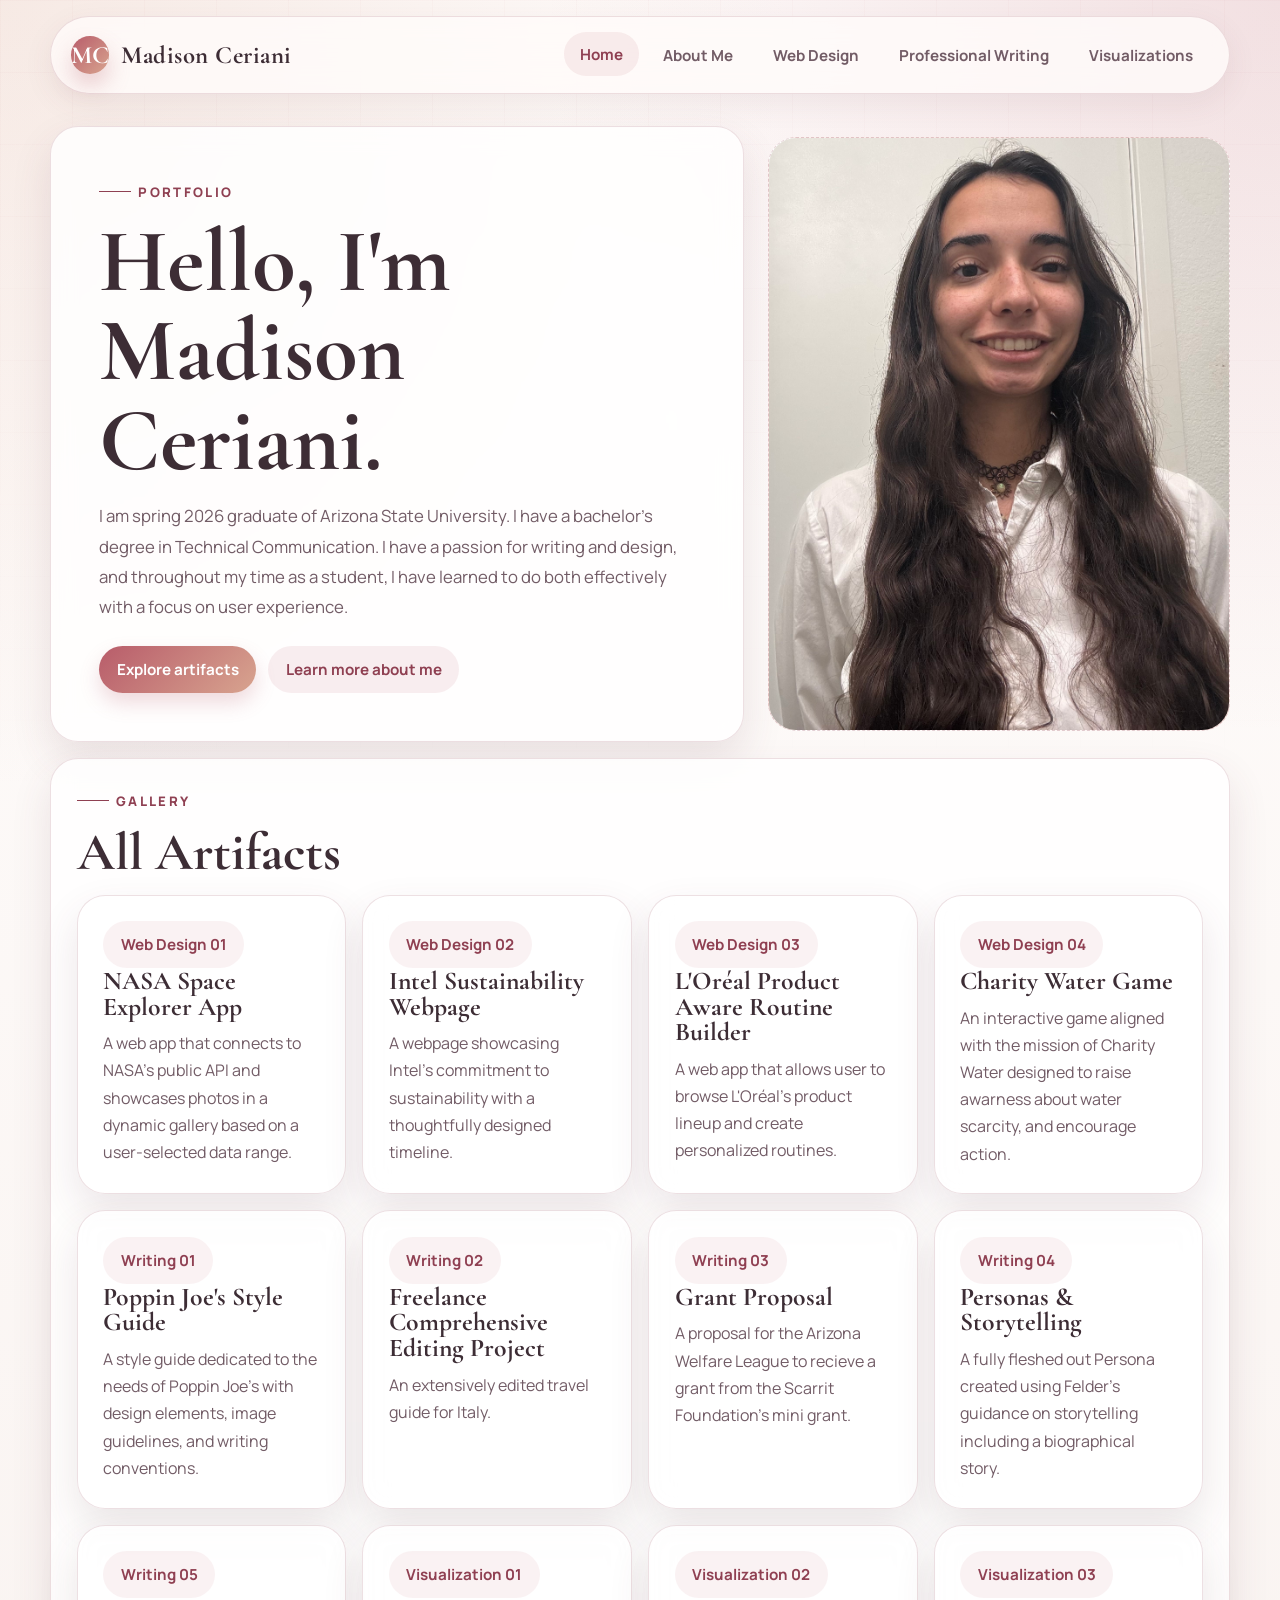
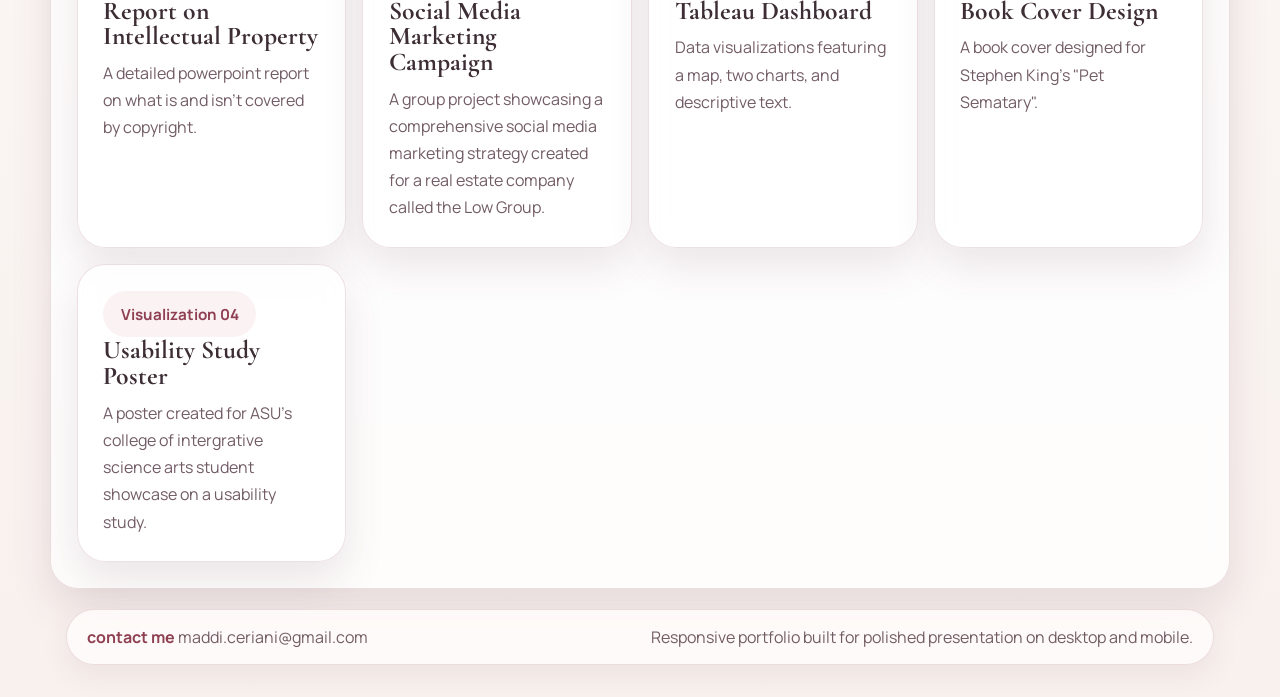
==== commit 435b7759: "new" ====
--- a/index.html
+++ b/index.html
@@ -29,8 +29,8 @@
       <section class="hero">
         <div class="hero-panel">
           <div class="eyebrow">Portfolio</div>
-          <h1>Creative work with a polished, human-centered point of view.</h1>
-          <p class="lede">This portfolio brings together web design, professional writing, and data visualizations in one elegant, responsive space. Replace the placeholder content with your final assets whenever you are ready.</p>
+          <h1>Hello, I'm Madison Ceriani.</h1>
+          <p class="lede">I am spring 2026 graduate of Arizona State University. I have a bachelor's degree in Technical Communication. I have a passion for writing and design, and throughout my time as a student, I have learned to do both effectively with a focus on user experience. </p>
           <div class="hero-actions" style="margin-top:1.5rem;">
             <a class="button" href="web-design.html">Explore artifacts</a>
             <a class="button-secondary" href="about.html">Learn more about me</a>
@@ -38,10 +38,7 @@
         </div>
         <div class="hero-visual">
           <div class="photo-frame">
-            <div>
-              <strong>Your photo goes here</strong>
-              <span>Use this space for a professional headshot or portrait.</span>
-            </div>
+            <img src="IMG_9565.jpg" alt="Portrait of Madison Ceriani">
           </div>
         </div>
       </section>
@@ -50,76 +47,76 @@
         <div class="section-head">
           <div>
             <div class="eyebrow">Gallery</div>
-            <h2>All artifacts at a glance</h2>
+            <h2>All Artifacts</h2>
           </div>
-          <p class="section-copy">This gallery gives you a single landing place for every project showcased elsewhere on the site.</p>
+          <p class="section-copy"></p>
         </div>
 
         <div class="gallery-grid">
           <article class="gallery-item">
             <div class="tag">Web Design 01</div>
-            <h3>Landing page concept</h3>
-            <p>Space for a web design artifact summary, mockup, or case-study preview.</p>
+            <h3>NASA Space Explorer App</h3>
+            <p>A web app that connects to NASA's public API and showcases photos in a dynamic gallery based on a user-selected data range.</p>
           </article>
           <article class="gallery-item">
             <div class="tag">Web Design 02</div>
-            <h3>Service brand page</h3>
-            <p>Space for a second web design artifact with your supporting visuals and links.</p>
+            <h3>Intel Sustainability Webpage</h3>
+            <p>A webpage showcasing Intel's commitment to sustainability with a thoughtfully designed timeline.</p>
           </article>
           <article class="gallery-item">
             <div class="tag">Web Design 03</div>
-            <h3>Mobile-first layout</h3>
-            <p>Space for a third artifact showing thoughtful responsive layout decisions.</p>
+            <h3> L'Oréal Product Aware Routine Builder</h3>
+            <p>A web app that allows user to browse L'Oréal's product lineup and create personalized routines.</p>
           </article>
           <article class="gallery-item">
             <div class="tag">Web Design 04</div>
-            <h3>Interactive concept</h3>
-            <p>Space for a fourth web design artifact and any supporting links.</p>
+            <h3>Charity Water Game</h3>
+            <p>An interactive game aligned with the mission of Charity Water designed to raise awarness about water scarcity, and encourage action.</p>
           </article>
           <article class="gallery-item">
             <div class="tag">Writing 01</div>
-            <h3>Editorial brief</h3>
-            <p>Space for a professional writing artifact with PDF preview and explanation.</p>
+            <h3>Poppin Joe's Style Guide</h3>
+            <p>A style guide dedicated to the needs of Poppin Joe's with design elements, image guidelines, and writing conventions.</p>
           </article>
           <article class="gallery-item">
             <div class="tag">Writing 02</div>
-            <h3>Feature article</h3>
-            <p>Space for a second writing sample and a matching document view.</p>
+            <h3>Freelance Comprehensive Editing Project</h3>
+            <p>An extensively edited travel guide for Italy.</p>
           </article>
           <article class="gallery-item">
             <div class="tag">Writing 03</div>
-            <h3>Communications piece</h3>
-            <p>Space for a third writing artifact and short narrative context.</p>
+            <h3>Grant Proposal</h3>
+            <p>A proposal for the Arizona Welfare League to recieve a grant from the Scarrit Foundation's mini grant.</p>
           </article>
           <article class="gallery-item">
             <div class="tag">Writing 04</div>
-            <h3>Strategic memo</h3>
-            <p>Space for a fourth writing sample with its PDF preview area.</p>
+            <h3>Personas & Storytelling</h3>
+            <p>A fully fleshed out Persona created using Felder's guidance on storytelling including a biographical story.</p>
           </article>
           <article class="gallery-item">
             <div class="tag">Writing 05</div>
-            <h3>Final manuscript</h3>
-            <p>Space for a fifth writing artifact with room for explanation and preview.</p>
+            <h3>Report on Intellectual Property</h3>
+            <p>A detailed powerpoint report on what is and isn't covered by copyright.</p>
           </article>
           <article class="gallery-item">
             <div class="tag">Visualization 01</div>
-            <h3>Insight dashboard</h3>
-            <p>Space for a visualization artifact with image preview and summary text.</p>
+            <h3>Social Media Marketing Campaign</h3>
+            <p>A group project showcasing a comprehensive social media marketing strategy created for a real estate company called the Low Group.</p>
           </article>
           <article class="gallery-item">
             <div class="tag">Visualization 02</div>
-            <h3>Trend map</h3>
-            <p>Space for a second data visualization and supporting discussion.</p>
+            <h3>Tableau Dashboard</h3>
+            <p>Data visualizations featuring a map, two charts, and descriptive text.</p>
           </article>
           <article class="gallery-item">
             <div class="tag">Visualization 03</div>
-            <h3>Story graphic</h3>
-            <p>Space for a third visualization artifact and visual concept notes.</p>
+            <h3>Book Cover Design</h3>
+            <p>A book cover designed for Stephen King's "Pet Sematary".</p>
           </article>
           <article class="gallery-item">
             <div class="tag">Visualization 04</div>
-            <h3>Comparative chart</h3>
-            <p>Space for a fourth visualization artifact and reflection.</p>
+            <h3>Usability Study Poster</h3>
+            <p>A poster created for ASU's college of intergrative science arts student showcase on a usability study.</p>
           </article>
         </div>
       </section>
--- a/assets/css/styles.css
+++ b/assets/css/styles.css
@@ -269,6 +269,19 @@
   text-align: center;
 }
 
+.photo-frame {
+  padding: 0;
+  overflow: hidden;
+}
+
+.photo-frame img {
+  width: 100%;
+  height: 100%;
+  min-height: 280px;
+  object-fit: cover;
+  object-position: center top;
+}
+
 .photo-frame strong,
 .visual-frame strong,
 .pdf-frame strong {
@@ -493,6 +506,10 @@
   .pdf-frame {
     min-height: 220px;
   }
+
+  .photo-frame img {
+    min-height: 220px;
+  }
 }
 
 @media (max-width: 520px) {
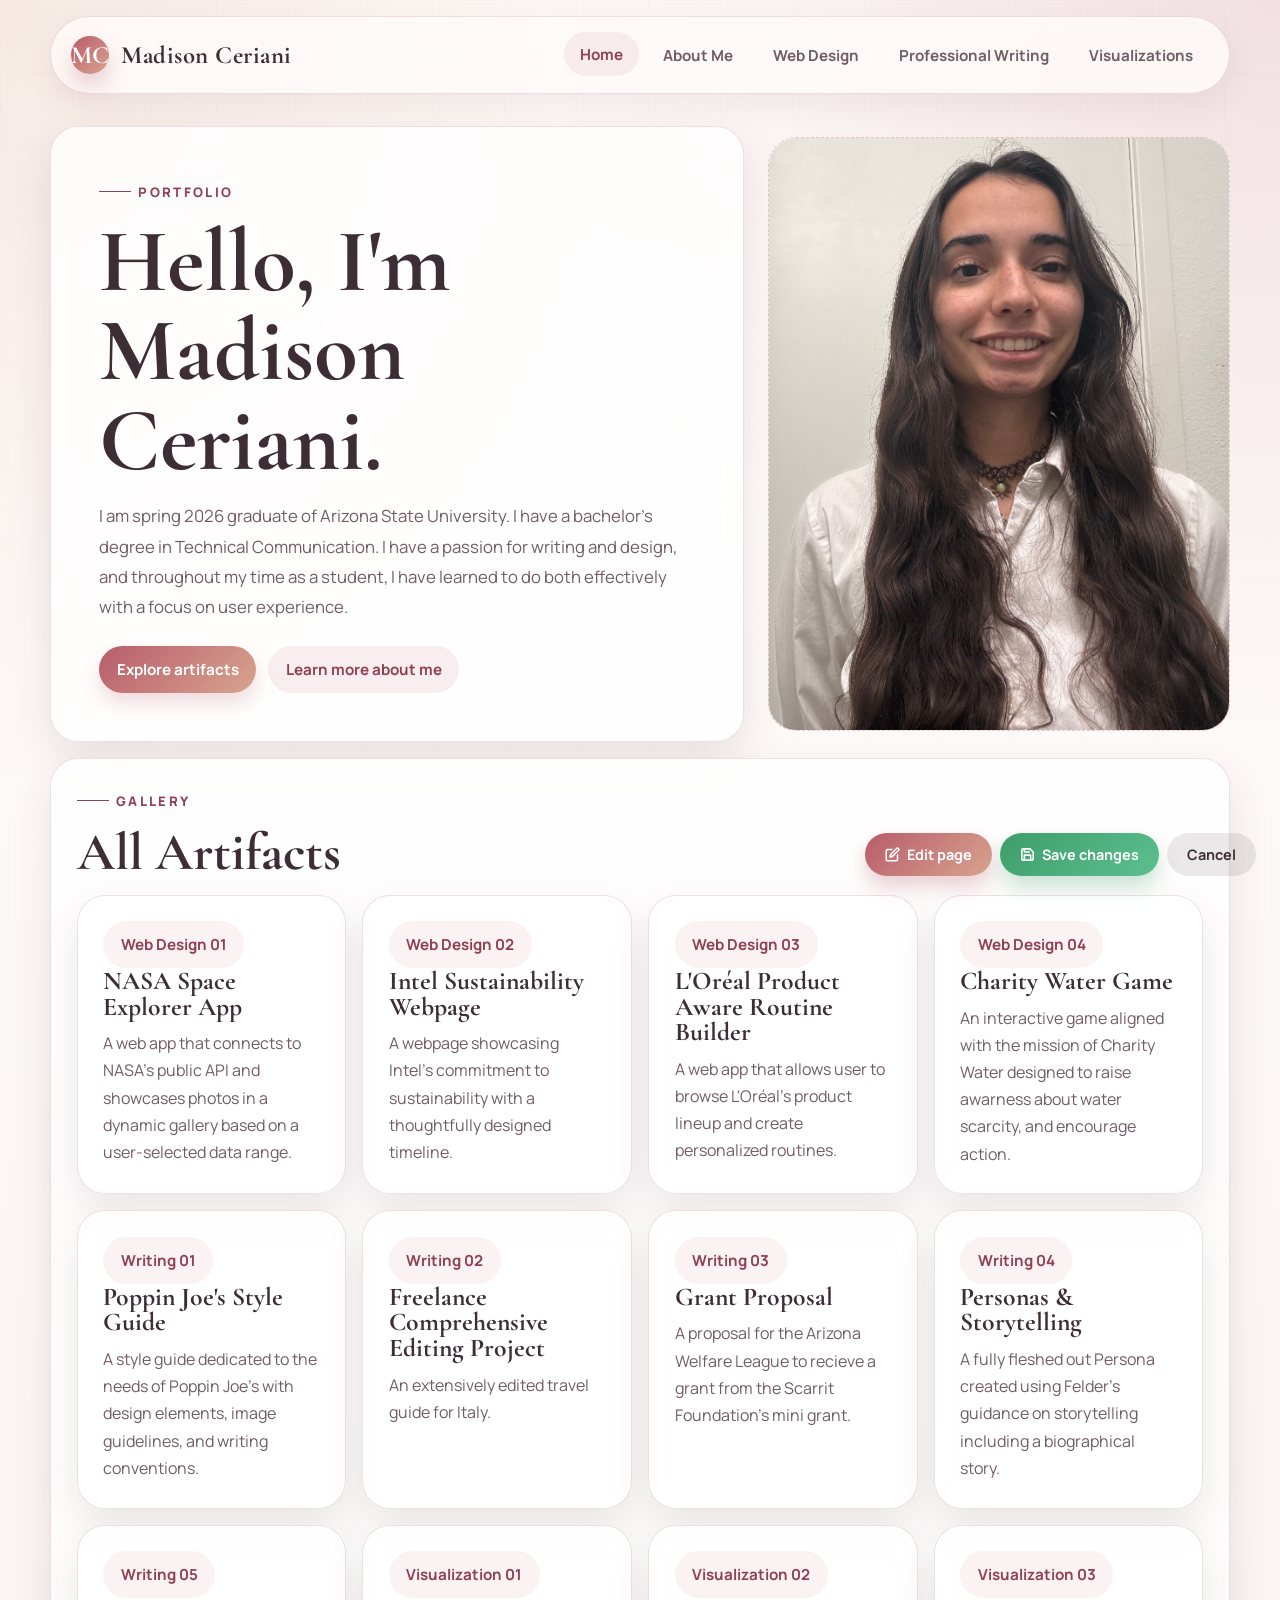
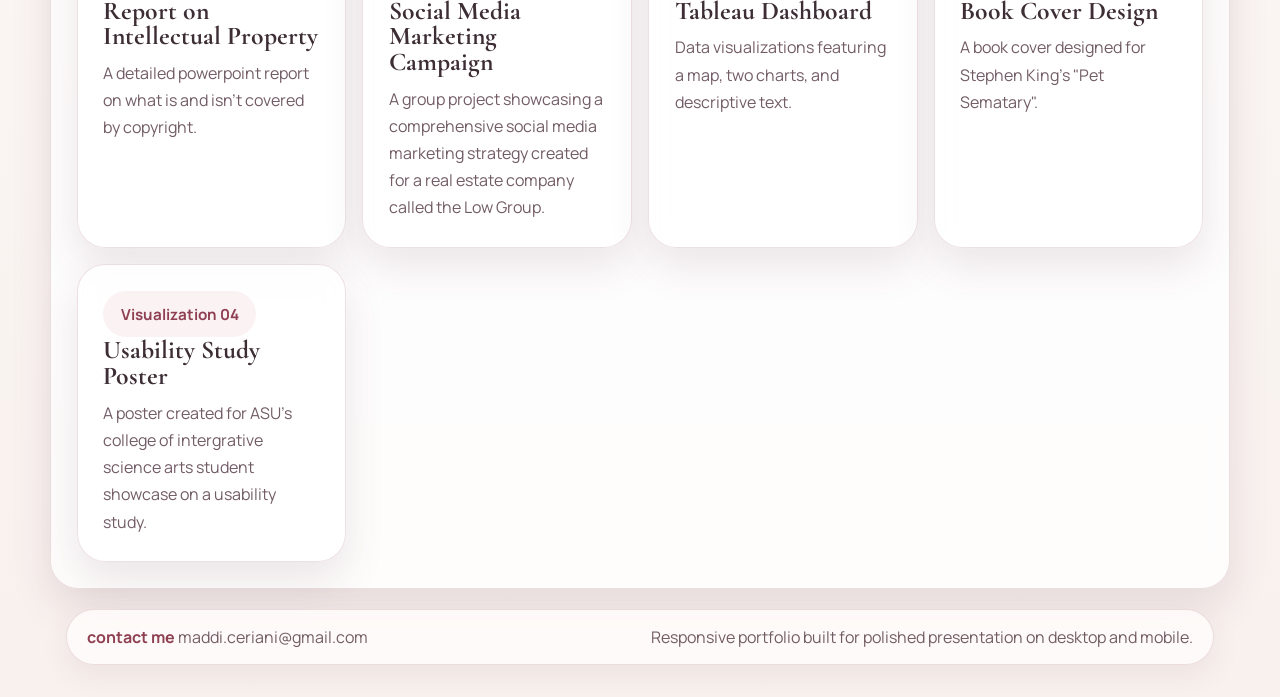
==== commit d6b8fb6d: "Changes before error encountered Agent-Logs-Url: https://github.com/MadisonCeriani/Madison.ceriani-s" ====
--- a/index.html
+++ b/index.html
@@ -129,5 +129,6 @@
       </div>
     </footer>
   </div>
+  <script src="assets/js/editor.js"></script>
 </body>
 </html>
--- a/assets/css/styles.css
+++ b/assets/css/styles.css
@@ -512,6 +512,102 @@
   }
 }
 
+/* ── Editor toolbar ─────────────────────────────────────────── */
+
+.editor-toolbar {
+  position: fixed;
+  bottom: 1.5rem;
+  right: 1.5rem;
+  z-index: 100;
+  display: flex;
+  gap: 0.5rem;
+  align-items: center;
+}
+
+.editor-btn {
+  display: inline-flex;
+  align-items: center;
+  gap: 0.45rem;
+  padding: 0.75rem 1.25rem;
+  border: none;
+  border-radius: 999px;
+  font-family: 'Manrope', system-ui, sans-serif;
+  font-size: 0.9rem;
+  font-weight: 700;
+  cursor: pointer;
+  transition: transform 0.2s ease, box-shadow 0.2s ease;
+  background: linear-gradient(135deg, var(--brand), var(--accent));
+  color: #fff;
+  box-shadow: 0 10px 20px rgba(184, 92, 106, 0.3);
+}
+
+.editor-btn:hover {
+  transform: translateY(-2px);
+  box-shadow: 0 14px 28px rgba(184, 92, 106, 0.38);
+}
+
+.editor-btn-save {
+  background: linear-gradient(135deg, #3d9e6b, #5dbf8e);
+  box-shadow: 0 10px 20px rgba(61, 158, 107, 0.28);
+}
+
+.editor-btn-save:hover {
+  box-shadow: 0 14px 28px rgba(61, 158, 107, 0.38);
+}
+
+.editor-btn-cancel {
+  background: rgba(61, 45, 53, 0.1);
+  color: var(--text);
+  box-shadow: none;
+}
+
+.editor-btn-cancel:hover {
+  background: rgba(61, 45, 53, 0.18);
+  box-shadow: none;
+  transform: none;
+}
+
+/* Editable element highlight in edit mode */
+.editing-mode [contenteditable="true"] {
+  outline: 2px dashed rgba(184, 92, 106, 0.45);
+  outline-offset: 4px;
+  border-radius: 4px;
+  background: rgba(184, 92, 106, 0.04);
+  cursor: text;
+}
+
+.editing-mode [contenteditable="true"]:focus {
+  outline: 2px solid var(--brand);
+  background: rgba(184, 92, 106, 0.08);
+}
+
+/* Save confirmation toast */
+.editor-toast {
+  position: fixed;
+  bottom: 5rem;
+  right: 1.5rem;
+  z-index: 101;
+  padding: 0.75rem 1.25rem;
+  border-radius: 999px;
+  background: #3d9e6b;
+  color: #fff;
+  font-family: 'Manrope', system-ui, sans-serif;
+  font-size: 0.9rem;
+  font-weight: 700;
+  box-shadow: 0 10px 20px rgba(61, 158, 107, 0.28);
+  animation: toast-in 0.2s ease, toast-out 0.3s ease 2.2s forwards;
+}
+
+@keyframes toast-in {
+  from { opacity: 0; transform: translateY(10px); }
+  to   { opacity: 1; transform: translateY(0); }
+}
+
+@keyframes toast-out {
+  from { opacity: 1; transform: translateY(0); }
+  to   { opacity: 0; transform: translateY(10px); }
+}
+
 @media (max-width: 520px) {
   .site-header,
   .site-footer,
